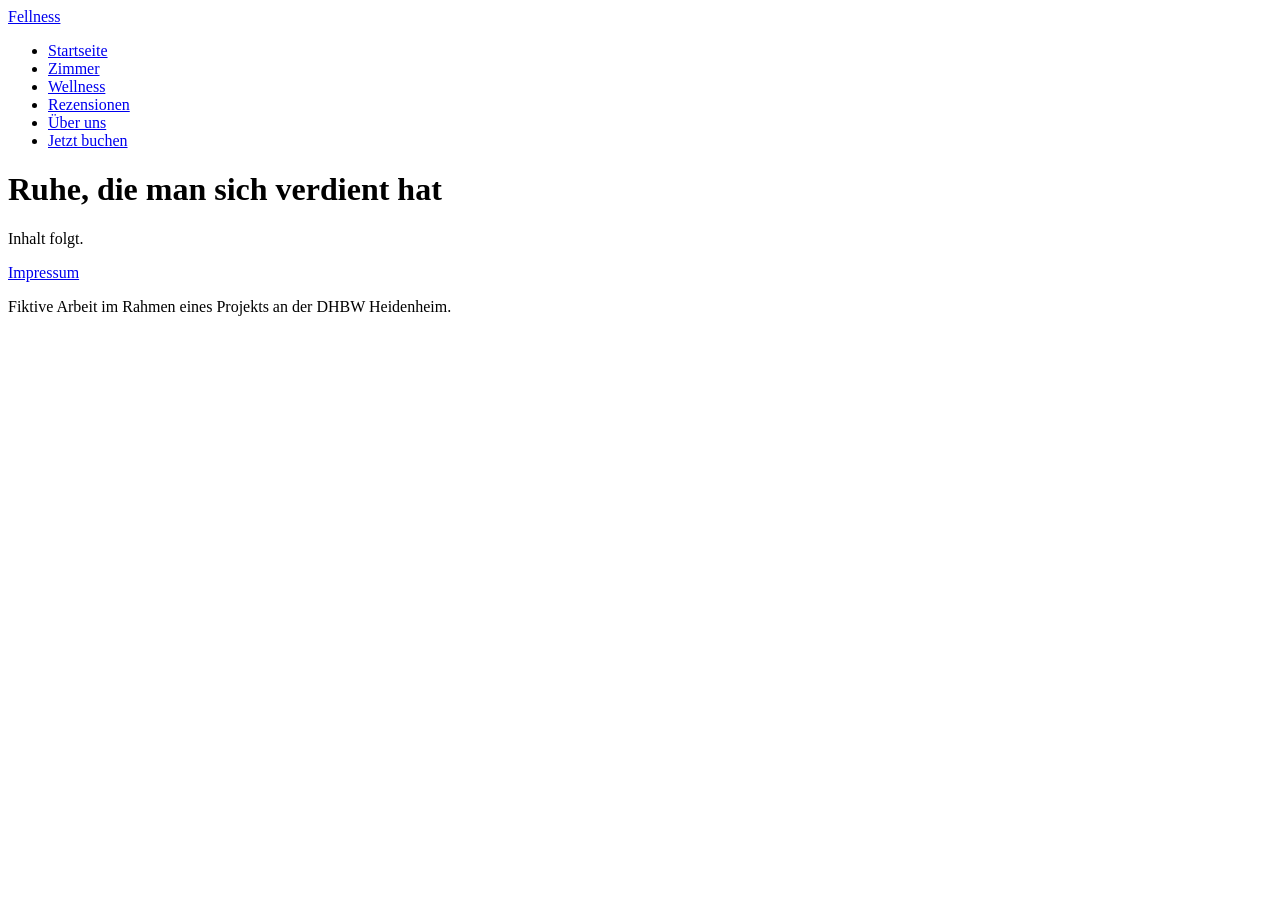
==== index.html @ 5ce26e52 "feat: alle Seiten mit Header und Footer anlegen" ====
<!DOCTYPE html>
<html lang="de">
<head>
  <meta charset="UTF-8">
  <meta name="viewport" content="width=device-width, initial-scale=1">
  <title>Fellness – Wellness-Hotel</title>
  <link rel="stylesheet" href="css/style.css">
</head>
<body>
  <header>
    <a href="index.html">Fellness</a>
    <nav aria-label="Hauptnavigation">
      <ul>
        <li><a href="index.html" aria-current="page">Startseite</a></li>
        <li><a href="zimmer.html">Zimmer</a></li>
        <li><a href="wellness.html">Wellness</a></li>
        <li><a href="rezensionen.html">Rezensionen</a></li>
        <li><a href="ueber-uns.html">Über uns</a></li>
        <li><a href="buchung.html">Jetzt buchen</a></li>
      </ul>
    </nav>
  </header>

  <main>
    <h1>Ruhe, die man sich verdient hat</h1>
    <p>Inhalt folgt.</p>
  </main>

  <footer>
    <p><a href="impressum.html">Impressum</a></p>
    <p>Fiktive Arbeit im Rahmen eines Projekts an der DHBW Heidenheim.</p>
  </footer>
</body>
</html>
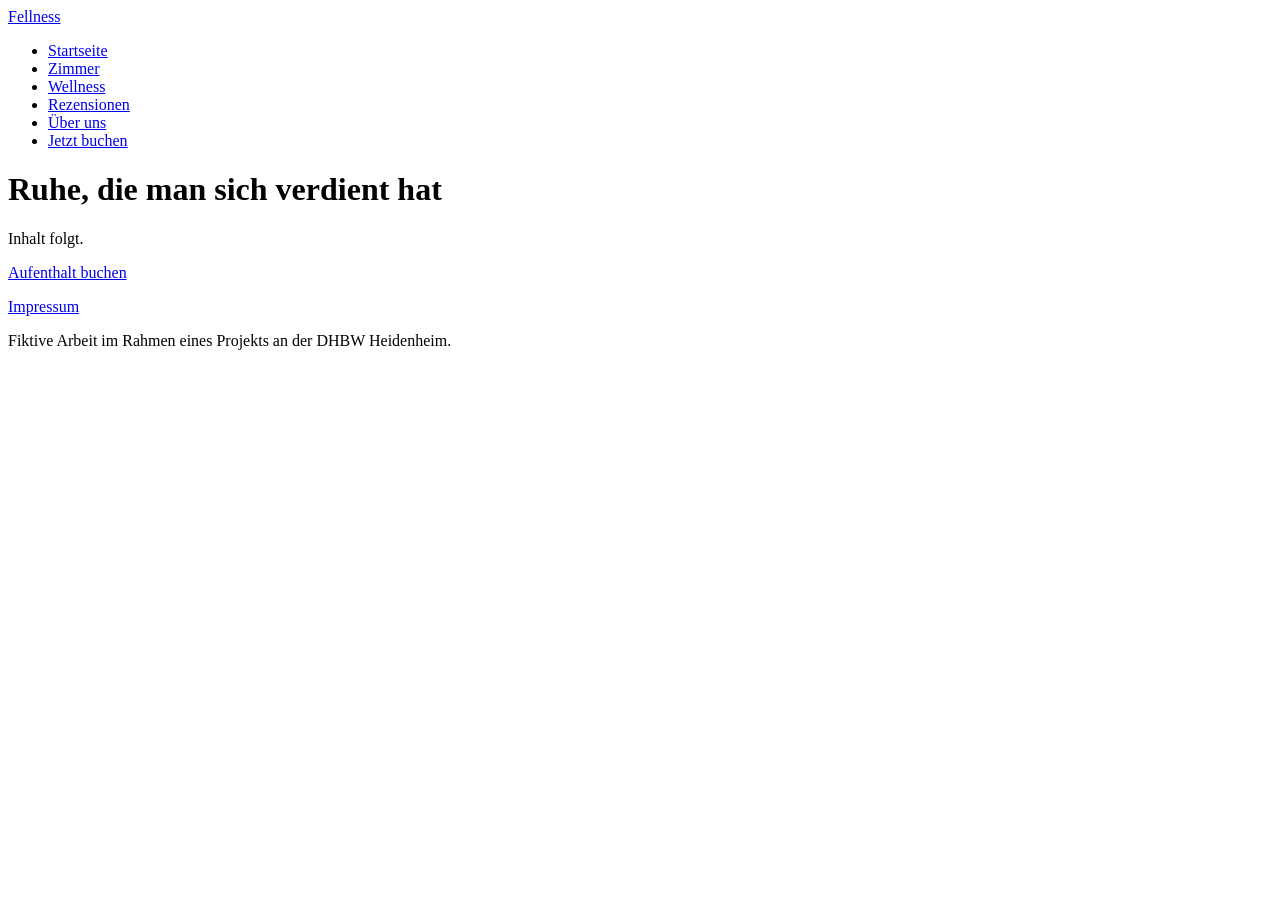
==== commit 2c27b5c1: "fix: vollständige Seiten mit eigenem Titel und h1 - Seiten waren Kopien der index.html bzw. unvollst" ====
--- a/index.html
+++ b/index.html
@@ -24,6 +24,7 @@
   <main>
     <h1>Ruhe, die man sich verdient hat</h1>
     <p>Inhalt folgt.</p>
+    <p><a href="buchung.html">Aufenthalt buchen</a></p>
   </main>
 
   <footer>
@@ -31,4 +32,4 @@
     <p>Fiktive Arbeit im Rahmen eines Projekts an der DHBW Heidenheim.</p>
   </footer>
 </body>
-</html>+</html>
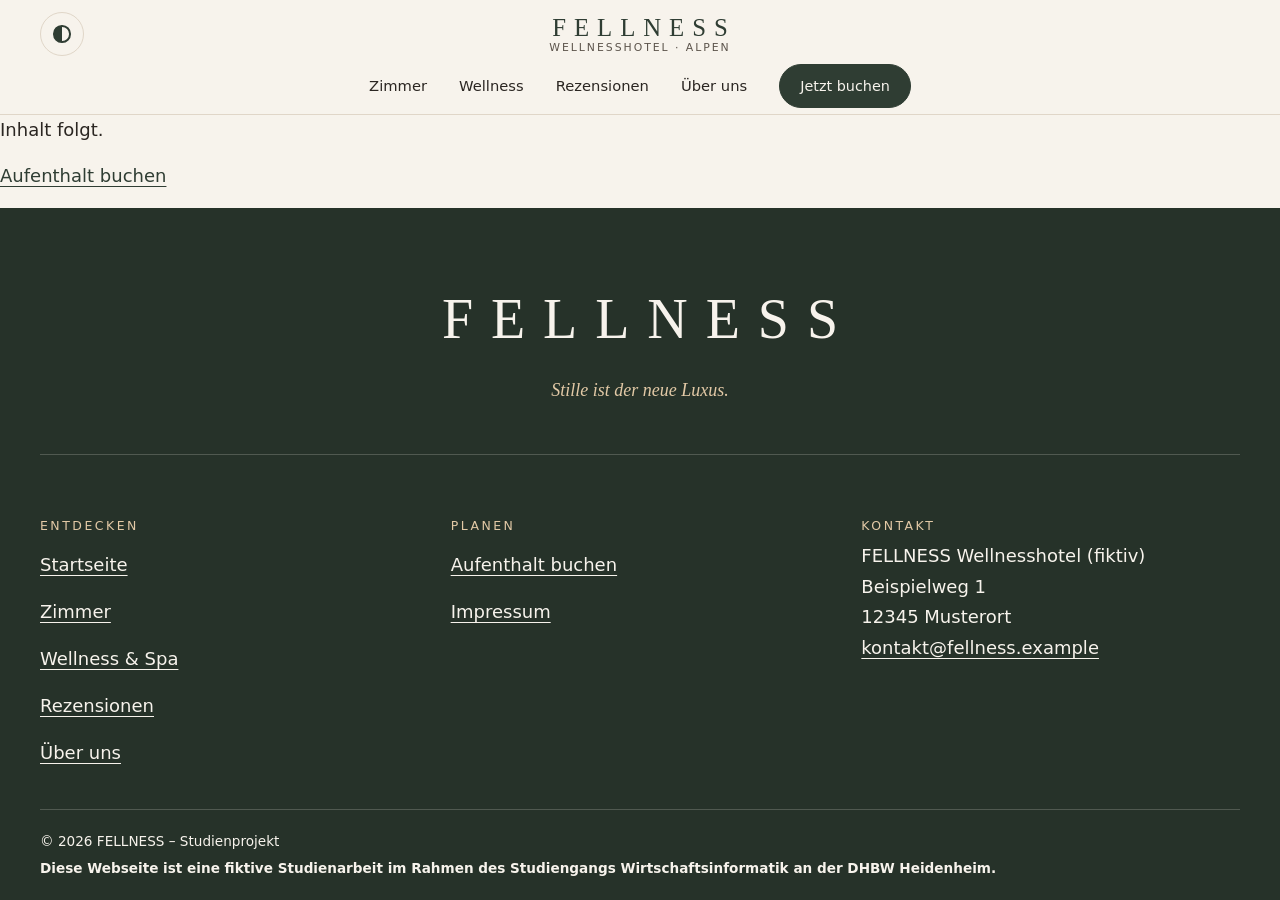
==== commit fe670d75: "feat: Header Footer und CSS auf der Startseite" ====
--- a/index.html
+++ b/index.html
@@ -8,28 +8,80 @@
 </head>
 <body>
   <header>
-    <a href="index.html">Fellness</a>
-    <nav aria-label="Hauptnavigation">
-      <ul>
-        <li><a href="index.html" aria-current="page">Startseite</a></li>
-        <li><a href="zimmer.html">Zimmer</a></li>
-        <li><a href="wellness.html">Wellness</a></li>
-        <li><a href="rezensionen.html">Rezensionen</a></li>
-        <li><a href="ueber-uns.html">Über uns</a></li>
-        <li><a href="buchung.html">Jetzt buchen</a></li>
-      </ul>
-    </nav>
+<!-- Dark Mode ohne JavaScript: Checkbox steht VOR .site-wrapper -->
+  <input type="checkbox" id="darkmode-toggle" class="visually-hidden">
+  <div class="site-wrapper">
+    <a class="skip-link" href="#main">Zum Inhalt springen</a>
+
+    <header class="site-header">
+      <div class="container header-inner">
+        <label class="darkmode-label" for="darkmode-toggle"><span class="visually-hidden">Dunkles Design ein- oder ausschalten</span></label>
+        <a class="brand" href="index.html">
+          <span class="brand-name">FELLNESS</span>
+          <span class="brand-place">Wellnesshotel · Alpen</span>
+        </a>
+        <!-- Mobiles Menü: Checkbox + Label -->
+        <input type="checkbox" id="nav-toggle" class="nav-toggle visually-hidden">
+        <label class="nav-burger" for="nav-toggle">Menü</label>
+        <nav class="site-nav" aria-label="Hauptnavigation">
+          <ul>
+            <li><a href="zimmer.html">Zimmer</a></li>
+            <li><a href="wellness.html">Wellness</a></li>
+            <li><a href="rezensionen.html">Rezensionen</a></li>
+            <li><a href="ueber-uns.html">Über uns</a></li>
+            <li><a class="btn" href="buchung.html">Jetzt buchen</a></li>
+          </ul>
+        </nav>
+      </div>
   </header>
 
-  <main>
-    <h1>Ruhe, die man sich verdient hat</h1>
+  <main id="main">
     <p>Inhalt folgt.</p>
     <p><a href="buchung.html">Aufenthalt buchen</a></p>
   </main>
 
   <footer>
-    <p><a href="impressum.html">Impressum</a></p>
-    <p>Fiktive Arbeit im Rahmen eines Projekts an der DHBW Heidenheim.</p>
+      <footer class="site-footer">
+      <div class="container">
+        <div class="footer-head">
+          <p class="footer-brand">FELLNESS</p>
+          <p class="footer-claim">Stille ist der neue Luxus.</p>
+        </div>
+        <div class="footer-grid">
+          <nav aria-labelledby="footer-entdecken">
+            <h2 class="footer-title" id="footer-entdecken">Entdecken</h2>
+            <ul>
+              <li><a href="index.html">Startseite</a></li>
+              <li><a href="zimmer.html">Zimmer</a></li>
+              <li><a href="wellness.html">Wellness &amp; Spa</a></li>
+              <li><a href="rezensionen.html">Rezensionen</a></li>
+              <li><a href="ueber-uns.html">Über uns</a></li>
+            </ul>
+          </nav>
+          <nav aria-labelledby="footer-planen">
+            <h2 class="footer-title" id="footer-planen">Planen</h2>
+            <ul>
+              <li><a href="buchung.html">Aufenthalt buchen</a></li>
+              <li><a href="impressum.html">Impressum</a></li>
+            </ul>
+          </nav>
+          <div>
+            <h2 class="footer-title">Kontakt</h2>
+            <address>
+              FELLNESS Wellnesshotel (fiktiv)<br>
+              Beispielweg 1<br>
+              12345 Musterort<br>
+              <a href="mailto:kontakt@fellness.example">kontakt@fellness.example</a>
+            </address>
+          </div>
+        </div>
+        <div class="footer-bottom">
+          <p>© 2026 FELLNESS – Studienprojekt</p>
+          <p class="dhbw-disclaimer">Diese Webseite ist eine fiktive Studienarbeit im Rahmen des Studiengangs Wirtschaftsinformatik an der DHBW Heidenheim.</p>
+        </div>
+      </div>
+    </footer>
+  </div>
   </footer>
 </body>
 </html>
--- a/css/style.css
+++ b/css/style.css
@@ -0,0 +1,2437 @@
+/* ==========================================================================
+   FELLNESS – Alpenhotel für Digital Detox, Silent Luxury & Wellness
+   Designsystem „Chalet“: Holz, Naturstein, Moos und Kupfer, Rundbögen als Leitmotiv
+   Reines CSS, kein JavaScript · Webseiten-Projekt 2026, DHBW Heidenheim (fiktives Hotel)
+
+   Inhalt
+   1.  Design-Variablen (hell + Dark Mode)
+   2.  Reset und Basis
+   3.  Typografie und kleine Textbausteine
+   4.  Layout-Hilfen (Container, Sektionen, Abschnittsköpfe)
+   5.  Header und Navigation (Logo zentriert)
+   6.  Buttons und Textlinks
+   7.  Rundbogen-Bilder (Leitmotiv)
+   8.  Seiteneinstiege: geteiltes Titelbild und kompakter Einstieg
+   9.  Startseite: Schritte, Konzept, Preiskarte, Bildbühne, Kennzahlen, Zitat
+   10. Karten, Raster, Listen
+   11. Suiten-Zeilen (Daten & Matrix, Teil 1)
+   12. Kapitel im Zickzack (Philosophie)
+   13. Bento-Raster (Wellness, Umgebung)
+   14. Programm-Auswahl und Filter ohne JavaScript
+   15. Editorial-Bänder (Hotel)
+   16. Tabellen, Kennzahlen, SWOT (Daten & Matrix, Teil 2)
+   17. Bewertungen als Pinnwand (Rezensionen)
+   18. FAQ, Hinweise
+   19. Formular
+   20. Textseite (Impressum)
+   21. Abschluss-Band und Footer
+   22. Responsive Anpassungen (Mobile First)
+   23. Animationen (nur ohne „Bewegung reduzieren“)
+   24. Barrierefreiheit und Druck
+   ========================================================================== */
+
+
+/* 1. DESIGN-VARIABLEN ------------------------------------------------------
+   Alle Farben stehen nur hier. Der Dark Mode überschreibt nur diese Variablen.
+   Kontraste (WCAG-Formel berechnet) stehen in der README. */
+:root {
+  /* Grundpalette */
+  --moss: #2f3d33;         /* Moosgrün: Überschriften, Buttons, dunkle Flächen */
+  --moss-deep: #263229;    /* dunkleres Moos für den Footer */
+  --cream: #f7f3ec;        /* Seitenhintergrund */
+  --sand: #ece4d8;         /* getönte Abschnitte */
+  --walnut: #2b2622;       /* Fließtext */
+  --copper: #a8784f;       /* nur Deko: Linien, Rahmen, Muster (3,5 : 1) */
+  --paper: #fffdf9;        /* Karten */
+
+  /* Rollen-Variablen: Diese nutzen die Komponenten */
+  --color-bg: var(--cream);
+  --color-surface: var(--paper);
+  --color-tint: var(--sand);
+  --color-text: var(--walnut);
+  --color-heading: var(--moss);
+  --color-muted: #5c544c;
+  --color-accent: var(--copper);
+  --color-accent-text: #7c5530;          /* Kupfer für kleine Texte, mind. 5,2 : 1 */
+  --color-dark: var(--moss);
+  --color-footer: var(--moss-deep);
+  --color-on-dark: var(--cream);
+  --color-accent-on-dark: #e2c9a6;
+  --color-border: #e0d6c8;
+  --color-focus: var(--moss);
+  --color-focus-on-dark: #e2c9a6;
+  --color-error: #a12f2f;
+  --color-btn-bg: var(--moss);
+  --color-btn-text: var(--cream);
+  --color-btn-hover: #7c5530;
+  --color-table-head: var(--moss);
+  --color-table-head-text: var(--cream);
+  --color-stripe: #f3ede3;
+  --color-input-bg: var(--paper);
+
+  /* Schriften: nur Systemschriften, keine Webfonts */
+  --font-heading: Georgia, "Times New Roman", serif;
+  --font-body: system-ui, "Segoe UI", Roboto, Helvetica, Arial, sans-serif;
+
+  /* Abstände */
+  --space-xs: 0.5rem;
+  --space-s: 1rem;
+  --space-m: 2rem;
+  --space-l: 4rem;
+  --space-xl: clamp(4rem, 8vw, 7rem);
+
+  /* Formen */
+  --radius: 6px;
+  --radius-l: 14px;
+  --radius-pill: 999px;
+  --arch: 999px 999px var(--radius-l) var(--radius-l);   /* Rundbogen oben */
+  --shadow: 0 16px 40px rgba(43, 38, 34, 0.10);
+
+  /* Sonstiges */
+  --tap-size: 2.75rem;                   /* 44 px Mindest-Klickfläche */
+  --transition: 0.25s ease;
+}
+
+/* Dark Mode ohne JavaScript: Die Checkbox #darkmode-toggle steht vor dem .site-wrapper.
+   Ist sie angehakt, setzt der Geschwisterselektor (~) die Variablen neu.
+   Grenze: Die Wahl wird beim Seitenwechsel nicht gespeichert. */
+#darkmode-toggle:checked ~ .site-wrapper {
+  --color-bg: #1a1714;
+  --color-surface: #23201c;
+  --color-tint: #201d19;
+  --color-text: #ece4d8;
+  --color-heading: #f3ece2;
+  --color-muted: #b8ad9f;
+  --color-accent-text: #d9b88f;
+  --color-dark: #11100e;
+  --color-footer: #0d0c0b;
+  --color-on-dark: #f7f3ec;
+  --color-accent-on-dark: #d9b88f;
+  --color-border: #3a342d;
+  --color-focus: #d9b88f;
+  --color-focus-on-dark: #d9b88f;
+  --color-error: #f0a3a3;
+  --color-btn-bg: #d9b88f;
+  --color-btn-text: #1a1714;
+  --color-btn-hover: #f3ece2;
+  --color-table-head: #11100e;
+  --color-table-head-text: #f3ece2;
+  --color-stripe: #201d19;
+  --color-input-bg: #1a1714;
+  --shadow: 0 16px 40px rgba(0, 0, 0, 0.35);
+}
+
+
+/* 2. RESET UND BASIS -------------------------------------------------------- */
+*,
+*::before,
+*::after {
+  box-sizing: border-box;
+}
+
+html {
+  scroll-behavior: smooth;
+  scroll-padding-top: 8rem; /* Sprungziele verschwinden nicht unter dem klebenden Header */
+}
+
+body {
+  margin: 0;
+  font-family: var(--font-body);
+  font-size: clamp(1rem, 0.3vw + 0.95rem, 1.125rem);
+  line-height: 1.7;
+  color: var(--walnut);
+  background: var(--cream);
+}
+
+.site-wrapper {
+  min-height: 100vh;
+  color: var(--color-text);
+  background: var(--color-bg);
+  transition: background-color var(--transition), color var(--transition);
+}
+
+img {
+  display: block;
+  max-width: 100%;
+  height: auto;
+}
+
+figure {
+  margin: 0;
+}
+
+figcaption {
+  margin-top: var(--space-xs);
+  font-size: 0.85rem;
+  color: var(--color-muted);
+}
+
+a {
+  color: var(--color-heading);
+  text-underline-offset: 0.2em;
+}
+
+a:hover {
+  color: var(--color-accent-text);
+}
+
+address {
+  font-style: normal;
+}
+
+/* Sichtbarer Tastaturfokus für alle bedienbaren Elemente */
+:focus-visible {
+  outline: 3px solid var(--color-focus);
+  outline-offset: 3px;
+}
+
+/* Auf dunklen Flächen wäre ein grüner Rahmen unsichtbar, daher Hellkupfer */
+.section--dark :focus-visible,
+.hero-split__text :focus-visible,
+.site-footer :focus-visible,
+.bento__item--dark :focus-visible {
+  outline-color: var(--color-focus-on-dark);
+}
+
+/* Nur für Screenreader sichtbar */
+.visually-hidden {
+  position: absolute;
+  width: 1px;
+  height: 1px;
+  margin: -1px;
+  padding: 0;
+  overflow: hidden;
+  clip: rect(0, 0, 0, 0);
+  white-space: nowrap;
+  border: 0;
+}
+
+/* Skip-Link: erscheint erst beim Tabben */
+.skip-link {
+  position: absolute;
+  left: 1rem;
+  top: -4rem;
+  z-index: 300;
+  padding: 0.75rem 1.25rem;
+  color: var(--cream);
+  background: var(--moss);
+  border-radius: var(--radius);
+}
+
+.skip-link:focus {
+  top: 1rem;
+  color: var(--cream);
+}
+
+
+/* 3. TYPOGRAFIE UND KLEINE TEXTBAUSTEINE ------------------------------------ */
+h1,
+h2,
+h3 {
+  margin: 0 0 var(--space-s);
+  font-family: var(--font-heading);
+  font-weight: 400;
+  color: var(--color-heading);
+  overflow-wrap: break-word; /* lange Wörter brechen auf 320 px um statt überzustehen */
+  hyphens: auto;
+}
+
+h1 {
+  font-size: clamp(2.4rem, 5vw + 1rem, 4.6rem);
+  line-height: 1.05;
+  letter-spacing: -0.015em;
+}
+
+h2 {
+  font-size: clamp(1.8rem, 2.5vw + 1rem, 2.8rem);
+  line-height: 1.15;
+  letter-spacing: -0.01em;
+}
+
+h3 {
+  font-size: clamp(1.25rem, 0.8vw + 1rem, 1.55rem);
+  line-height: 1.3;
+}
+
+p {
+  max-width: 68ch; /* begrenzte Zeilenlänge = bessere Lesbarkeit */
+  margin: 0 0 var(--space-s);
+}
+
+/* Vorzeile: kleine Kupfer-Versalien mit kurzer Linie davor */
+.eyebrow {
+  display: flex;
+  align-items: center;
+  gap: 0.75rem;
+  margin-bottom: var(--space-xs);
+  font-size: 0.78rem;
+  letter-spacing: 0.22em;
+  text-transform: uppercase;
+  color: var(--color-accent-text);
+}
+
+.eyebrow::before {
+  content: "";
+  flex: none;
+  width: 2rem;
+  height: 1px;
+  background: currentColor;
+}
+
+.text-center .eyebrow {
+  justify-content: center;
+}
+
+/* Kleine Versalienzeile in Karten */
+.kicker {
+  margin-bottom: 0.35rem;
+  font-size: 0.78rem;
+  letter-spacing: 0.18em;
+  text-transform: uppercase;
+  color: var(--color-muted);
+}
+
+.lead {
+  font-size: clamp(1.1rem, 0.6vw + 1rem, 1.35rem);
+  color: var(--color-muted);
+}
+
+/* Großer, kursiver Aussagesatz */
+.statement {
+  font-size: clamp(1.7rem, 2.4vw + 1rem, 2.8rem);
+  font-style: italic;
+  line-height: 1.25;
+}
+
+.note,
+.hint {
+  font-size: 0.88rem;
+  color: var(--color-muted);
+}
+
+.price {
+  font-family: var(--font-heading);
+  font-size: 1.35rem;
+  color: var(--color-heading);
+}
+
+.text-center {
+  text-align: center;
+}
+
+.text-center p {
+  margin-inline: auto;
+}
+
+
+/* 4. LAYOUT-HILFEN ---------------------------------------------------------- */
+.container {
+  width: min(100% - 2.5rem, 75rem);
+  margin-inline: auto;
+}
+
+.container--narrow {
+  width: min(100% - 2.5rem, 48rem);
+}
+
+.section {
+  padding-block: var(--space-xl);
+}
+
+/* Getönter Abschnitt (Sandstein) */
+.section--surface {
+  background: var(--color-tint);
+}
+
+/* „Höhenlinien“ wie auf einer Wanderkarte: konzentrische Ringe, sehr zart */
+.section--pattern {
+  background-image:
+    repeating-radial-gradient(circle at 90% 10%, transparent 0 34px, rgba(168, 120, 79, 0.14) 34px 35px),
+    repeating-radial-gradient(circle at 5% 100%, transparent 0 46px, rgba(168, 120, 79, 0.10) 46px 47px);
+}
+
+.section--dark {
+  color: var(--color-on-dark);
+  background: var(--color-dark);
+}
+
+.section--dark h2,
+.section--dark h3,
+.section--dark a,
+.section--dark .lead {
+  color: var(--color-on-dark);
+}
+
+.section--dark .eyebrow {
+  color: var(--color-accent-on-dark);
+}
+
+.section-head {
+  margin-bottom: var(--space-l);
+}
+
+/* Abschnittskopf: Überschrift links, Einleitung rechts */
+.split-head {
+  display: grid;
+  gap: var(--space-s) var(--space-l);
+  align-items: end;
+  margin-bottom: var(--space-l);
+}
+
+.split-head h2,
+.split-head > p {
+  margin-bottom: 0;
+}
+
+.split-head > p {
+  color: var(--color-muted);
+}
+
+
+/* 5. HEADER UND NAVIGATION -------------------------------------------------- */
+/* Mobil: [Dark Mode] [Logo] [Menü]. Ab 1024 px: Logo oben zentriert, Navigation darunter. */
+.site-header {
+  position: sticky;
+  top: 0;
+  z-index: 200;
+  background: var(--color-bg);
+  border-bottom: 1px solid var(--color-border);
+}
+
+.header-inner {
+  display: grid;
+  grid-template-columns: var(--tap-size) 1fr var(--tap-size);
+  grid-template-areas:
+    "dark brand burger"
+    "nav  nav   nav";
+  align-items: center;
+  gap: 0 var(--space-s);
+  padding-block: 0.6rem;
+}
+
+.brand {
+  grid-area: brand;
+  display: flex;
+  flex-direction: column;
+  align-items: center;
+  line-height: 1.1;
+  text-align: center;
+  text-decoration: none;
+  color: var(--color-heading);
+}
+
+.brand-name {
+  font-family: var(--font-heading);
+  font-size: 1.55rem;
+  letter-spacing: 0.32em;
+  margin-right: -0.32em; /* gleicht die Sperrung des letzten Buchstabens aus */
+}
+
+.brand-place {
+  font-size: 0.68rem;
+  letter-spacing: 0.18em;
+  text-transform: uppercase;
+  color: var(--color-muted);
+}
+
+/* Dark-Mode-Schalter und Menü-Knopf: runde bzw. pillenförmige Labels */
+.darkmode-label,
+.nav-burger {
+  display: inline-flex;
+  align-items: center;
+  justify-content: center;
+  min-width: var(--tap-size);
+  min-height: var(--tap-size);
+  font-size: 0.85rem;
+  color: var(--color-heading);
+  border: 1px solid var(--color-border);
+  border-radius: var(--radius-pill);
+  cursor: pointer;
+}
+
+.darkmode-label {
+  grid-area: dark;
+  justify-self: start; /* nicht auf Spaltenbreite strecken */
+}
+
+.nav-burger {
+  grid-area: burger;
+  padding-inline: 0.9rem;
+  justify-self: end;
+}
+
+.darkmode-label:hover,
+.nav-burger:hover {
+  border-color: var(--color-accent);
+}
+
+/* Halb gefüllter Kreis als Symbol */
+.darkmode-label::before {
+  content: "";
+  width: 1.1rem;
+  height: 1.1rem;
+  border: 2px solid var(--color-heading);
+  border-radius: 50%;
+  background: linear-gradient(90deg, var(--color-heading) 50%, transparent 50%);
+}
+
+#darkmode-toggle:checked ~ .site-wrapper .darkmode-label::before {
+  background: linear-gradient(90deg, transparent 50%, var(--color-heading) 50%);
+}
+
+/* Unsichtbare Checkboxen: das Label bekommt den Fokusrahmen */
+#darkmode-toggle:focus-visible ~ .site-wrapper .darkmode-label,
+.nav-toggle:focus-visible + .nav-burger {
+  outline: 3px solid var(--color-focus);
+  outline-offset: 3px;
+}
+
+/* Mobiles Menü: Ist #nav-toggle angehakt, wird die Navigation sichtbar */
+.site-nav {
+  grid-area: nav;
+  display: none;
+  padding-block: var(--space-s);
+}
+
+.nav-toggle:checked ~ .site-nav {
+  display: block;
+}
+
+.site-nav ul {
+  display: flex;
+  flex-direction: column;
+  gap: 0.25rem;
+  margin: 0;
+  padding: 0;
+  list-style: none;
+}
+
+.site-nav a:not(.btn) {
+  display: block;
+  min-height: var(--tap-size);
+  padding: 0.65rem 0;
+  text-decoration: none;
+  color: var(--color-text);
+  border-bottom: 1px solid var(--color-border);
+}
+
+.site-nav a:not(.btn):hover {
+  color: var(--color-accent-text);
+}
+
+/* Aktuelle Seite: Kupferlinie + fett (nicht nur Farbe) */
+.site-nav a[aria-current="page"]:not(.btn) {
+  font-weight: 600;
+  border-bottom-color: var(--color-accent);
+}
+
+.site-nav .btn {
+  margin-top: var(--space-xs);
+}
+
+
+/* 6. BUTTONS UND TEXTLINKS -------------------------------------------------- */
+.btn {
+  display: inline-flex;
+  align-items: center;
+  justify-content: center;
+  min-height: var(--tap-size);
+  padding: 0.7rem 1.6rem;
+  font-family: var(--font-body);
+  font-size: 0.95rem;
+  line-height: 1.3;
+  text-align: center;
+  text-decoration: none;
+  color: var(--color-btn-text);
+  background: var(--color-btn-bg);
+  border: 1px solid var(--color-btn-bg);
+  border-radius: var(--radius-pill);
+  cursor: pointer;
+  transition: background-color var(--transition), color var(--transition), border-color var(--transition);
+}
+
+.btn:hover {
+  color: var(--color-btn-text);
+  background: var(--color-btn-hover);
+  border-color: var(--color-btn-hover);
+}
+
+.btn--outline {
+  color: var(--color-btn-bg);
+  background: transparent;
+}
+
+.btn--outline:hover {
+  color: var(--color-btn-text);
+}
+
+/* Auf dunklem Grund: hell gefüllt bzw. heller Rahmen */
+.btn--light,
+.section--dark .btn {
+  color: var(--moss);
+  background: var(--cream);
+  border-color: var(--cream);
+}
+
+.btn--light:hover,
+.section--dark .btn:hover {
+  color: var(--moss);
+  background: var(--color-accent-on-dark);
+  border-color: var(--color-accent-on-dark);
+}
+
+.btn--ghost,
+.section--dark .btn--outline {
+  color: var(--cream);
+  background: transparent;
+  border-color: rgba(247, 243, 236, 0.6);
+}
+
+.btn--ghost:hover,
+.section--dark .btn--outline:hover {
+  color: var(--moss);
+  background: var(--cream);
+}
+
+.site-nav .btn[aria-current="page"] {
+  outline: 2px solid var(--color-accent);
+  outline-offset: 2px;
+}
+
+.btn-row {
+  display: flex;
+  flex-wrap: wrap;
+  gap: 0.75rem;
+  margin-top: var(--space-s);
+}
+
+.text-center .btn-row {
+  justify-content: center;
+}
+
+/* Textlink mit Unterstrich und Pfeil als ruhige Alternative zum Button */
+.link-more {
+  display: inline-flex;
+  align-items: center;
+  gap: 0.5rem;
+  padding-block: 0.4rem;
+  font-size: 0.95rem;
+  color: var(--color-heading);
+  text-decoration: none;
+  border-bottom: 1px solid var(--color-accent);
+}
+
+.link-more::after {
+  content: "→";
+  transition: transform var(--transition);
+}
+
+.link-more:hover {
+  color: var(--color-accent-text);
+}
+
+
+/* 7. RUNDBOGEN-BILDER (LEITMOTIV) ------------------------------------------- */
+/* Bilder mit Rundbogen oben erinnern an Alpen-Fenster und Bergprofile.
+   Die Form entsteht nur über border-radius, das Bild selbst bleibt rechteckig. */
+.arch {
+  width: 100%;
+  aspect-ratio: 4 / 5;
+  object-fit: cover;
+  border-radius: var(--arch);
+  background: var(--color-border); /* Fläche, solange das Bild lädt */
+}
+
+/* Fläche statt Foto (Wald-Suite): gleiche Form, Kennzahl in Serifenschrift */
+.arch--visual {
+  display: flex;
+  flex-direction: column;
+  align-items: center;
+  justify-content: center;
+  gap: 0.25rem;
+  font-size: 0.8rem;
+  letter-spacing: 0.18em;
+  text-transform: uppercase;
+  color: var(--color-on-dark);
+  background: var(--color-dark);
+}
+
+.arch__figure {
+  font-family: var(--font-heading);
+  font-size: clamp(2.6rem, 5vw, 4rem);
+  letter-spacing: 0;
+  text-transform: none;
+  color: var(--color-accent-on-dark);
+}
+
+/* Normale Bilder: weiche Ecken */
+.media {
+  width: 100%;
+  aspect-ratio: 3 / 2;
+  object-fit: cover;
+  border-radius: var(--radius-l);
+  background: var(--color-border);
+}
+
+
+/* 8. SEITENEINSTIEGE -------------------------------------------------------- */
+/* Startseite: geteiltes Titelbild. Mobil Text über Bild, ab 1024 px nebeneinander. */
+.hero-split {
+  display: grid;
+  background: var(--color-bg);
+}
+
+.hero-split__text {
+  display: flex;
+  flex-direction: column;
+  justify-content: center;
+  padding: var(--space-l) max(1.25rem, (100vw - 75rem) / 2);
+  color: var(--color-on-dark);
+  background: var(--color-dark);
+}
+
+.hero-split__text h1 {
+  max-width: 12ch;
+  color: var(--color-on-dark);
+}
+
+.hero-split__text .eyebrow {
+  color: var(--color-accent-on-dark);
+}
+
+.hero-split__text .lead {
+  color: var(--color-on-dark);
+}
+
+/* Drei Kennzahlen unter dem Text */
+.hero-split__facts {
+  display: grid;
+  grid-template-columns: repeat(3, 1fr);
+  gap: var(--space-s);
+  max-width: 30rem;
+  margin: var(--space-m) 0 0;
+  padding-top: var(--space-s);
+  border-top: 1px solid rgba(247, 243, 236, 0.25);
+}
+
+.hero-split__facts div {
+  display: flex;
+  flex-direction: column;
+}
+
+.hero-split__facts dt {
+  font-size: 0.8rem;
+  color: var(--color-accent-on-dark);
+}
+
+.hero-split__facts dd {
+  order: -1; /* Zahl optisch über der Beschriftung, im HTML danach */
+  margin: 0;
+  font-family: var(--font-heading);
+  font-size: clamp(1.4rem, 2vw + 0.8rem, 2rem);
+}
+
+.hero-split__media {
+  padding: var(--space-m) 1.25rem;
+}
+
+.arch--hero {
+  aspect-ratio: 4 / 5;
+  object-position: 68% center; /* Gebäude und Pool bleiben im Bild */
+}
+
+/* Unterseiten: kompakter Einstieg auf Sandstein mit Bogen-Abschluss unten */
+.hero {
+  padding-block: var(--space-l);
+  background: var(--color-tint);
+  border-radius: 0 0 50% 50% / 0 0 2.5rem 2.5rem;
+}
+
+.hero h1 {
+  font-size: clamp(2.1rem, 4vw + 1rem, 3.6rem);
+}
+
+.hero-grid {
+  display: grid;
+  gap: var(--space-m);
+  align-items: center;
+}
+
+
+/* 9. STARTSEITE -------------------------------------------------------------- */
+/* Drei Schritte: Nummer im Kreis aus einem CSS-Zähler */
+.steps {
+  display: grid;
+  gap: var(--space-m);
+  margin: 0;
+  padding: 0;
+  list-style: none;
+  counter-reset: schritt;
+}
+
+.step {
+  position: relative;
+  padding: var(--space-m);
+  text-align: center;
+  background: var(--color-surface);
+  border: 1px solid var(--color-border);
+  border-radius: var(--radius-l);
+  counter-increment: schritt;
+}
+
+.step::before {
+  content: counter(schritt);
+  display: grid;
+  place-items: center;
+  width: 3.25rem;
+  height: 3.25rem;
+  margin: 0 auto var(--space-s);
+  font-family: var(--font-heading);
+  font-size: 1.4rem;
+  font-style: italic;
+  color: var(--color-accent-text);
+  border: 1px solid var(--color-accent);
+  border-radius: 50%;
+}
+
+.step p {
+  margin-inline: auto;
+  margin-bottom: 0;
+}
+
+/* Konzept: Text und drei versetzte Bilder */
+.concept {
+  display: grid;
+  gap: var(--space-l);
+  align-items: center;
+}
+
+.photo-trio {
+  display: grid;
+  grid-template-columns: 1.1fr 1fr;
+  grid-template-rows: auto auto;
+  gap: var(--space-s);
+}
+
+.photo-trio img {
+  width: 100%;
+  object-fit: cover;
+  border-radius: var(--radius-l);
+}
+
+.photo-trio__a {
+  grid-row: 1 / 3;
+  height: 100%;
+  border-radius: var(--arch);
+}
+
+.photo-trio__b,
+.photo-trio__c {
+  aspect-ratio: 1 / 1;
+}
+
+/* Preiskarte: Suitenname – gepunktete Linie – Preis */
+.rate-card {
+  display: grid;
+  gap: var(--space-l);
+  align-items: center;
+}
+
+.rate-list {
+  margin: var(--space-m) 0 var(--space-s);
+  padding: 0;
+  list-style: none;
+  border-top: 1px solid var(--color-border);
+}
+
+.rate-list__row {
+  display: flex;
+  align-items: baseline;
+  gap: 0.75rem;
+  min-height: var(--tap-size);
+  padding-block: 1rem;
+  text-decoration: none;
+  color: var(--color-text);
+  border-bottom: 1px solid var(--color-border);
+}
+
+/* Die gepunktete Linie ist ein Pseudoelement, das per order zwischen Name und Preis rückt */
+.rate-list__row::before {
+  content: "";
+  order: 2;
+  flex: 1;
+  min-width: 1rem;
+  border-bottom: 2px dotted var(--color-accent);
+}
+
+.rate-list__name {
+  order: 1;
+  font-family: var(--font-heading);
+  font-size: 1.3rem;
+  color: var(--color-heading);
+}
+
+.rate-list__meta {
+  display: block;
+  font-family: var(--font-body);
+  font-size: 0.85rem;
+  color: var(--color-muted);
+}
+
+.rate-list__price {
+  order: 3;
+  font-family: var(--font-heading);
+  font-size: 1.2rem;
+  white-space: nowrap;
+  color: var(--color-accent-text);
+}
+
+.rate-list__row:hover .rate-list__name {
+  color: var(--color-accent-text);
+}
+
+.rate-card__media {
+  max-width: 26rem;
+  justify-self: center;
+}
+
+/* Bildbühne: großes Bild, Textkarte überlappt es */
+.stage {
+  display: grid;
+}
+
+.stage__img {
+  width: 100%;
+  height: clamp(18rem, 55vw, 40rem);
+  object-fit: cover;
+}
+
+.stage__card {
+  position: relative;
+  max-width: 34rem;
+  margin-top: -4rem;
+  padding: var(--space-m);
+  background: var(--color-surface);
+  border-radius: var(--radius-l);
+  box-shadow: var(--shadow);
+}
+
+.stage__card > :last-child {
+  margin-bottom: 0;
+}
+
+/* Kennzahlen der Umgebung */
+.landmarks {
+  display: grid;
+  grid-template-columns: repeat(auto-fit, minmax(min(100%, 16rem), 1fr));
+  gap: var(--space-m);
+  margin: 0 0 var(--space-m);
+  padding: 0;
+  list-style: none;
+}
+
+.landmark {
+  padding: var(--space-m);
+  background: var(--color-surface);
+  border-radius: var(--radius-l);
+}
+
+.landmark__value {
+  margin-bottom: var(--space-xs);
+  padding-bottom: var(--space-xs);
+  font-family: var(--font-heading);
+  font-size: clamp(2rem, 3vw + 1rem, 2.8rem);
+  line-height: 1.1;
+  color: var(--color-accent-text);
+  border-bottom: 1px solid var(--color-border);
+}
+
+.landmark > :last-child {
+  margin-bottom: 0;
+}
+
+/* Gästestimme */
+.testimonial {
+  text-align: center;
+}
+
+.testimonial .eyebrow {
+  justify-content: center;
+}
+
+.testimonial p {
+  margin-inline: auto;
+}
+
+.testimonial__author {
+  font-weight: 600;
+}
+
+
+/* 10. KARTEN, RASTER, LISTEN ------------------------------------------------ */
+/* auto-fit + minmax: Spaltenzahl passt sich automatisch an die Breite an */
+.card-grid {
+  display: grid;
+  grid-template-columns: repeat(auto-fit, minmax(min(100%, 16rem), 1fr));
+  gap: var(--space-m);
+  margin: 0;
+  padding: 0;
+  list-style: none;
+}
+
+.card-grid--2 {
+  grid-template-columns: 1fr;
+}
+
+.card {
+  display: flex;
+  flex-direction: column;
+  gap: 0.5rem;
+  padding: var(--space-m);
+  background: var(--color-surface);
+  border: 1px solid var(--color-border);
+  border-radius: var(--radius-l);
+}
+
+.card > :last-child {
+  margin-bottom: 0;
+}
+
+/* Liste mit Häkchen aus CSS-Rahmen (kein Icon-Font) */
+.check-list {
+  margin: 0 0 var(--space-s);
+  padding: 0;
+  list-style: none;
+}
+
+.check-list li {
+  position: relative;
+  margin-bottom: 0.4rem;
+  padding-left: 1.6rem;
+}
+
+.check-list li::before {
+  content: "";
+  position: absolute;
+  left: 0.25rem;
+  top: 0.35em;
+  width: 0.45rem;
+  height: 0.85rem;
+  border: solid var(--color-accent-text);
+  border-width: 0 2px 2px 0;
+  transform: rotate(45deg);
+}
+
+
+/* 11. SUITEN-ZEILEN ----------------------------------------------------------- */
+/* Jede Suite als große Zeile: Bogenbild + Text. Ab Tablet wechselt die Seite. */
+.suite-rows {
+  display: grid;
+  gap: var(--space-xl);
+}
+
+.suite-row {
+  display: grid;
+  gap: var(--space-m);
+  align-items: center;
+}
+
+.suite-row .arch {
+  aspect-ratio: 1 / 1;
+}
+
+.suite-row__media {
+  max-width: 30rem;
+}
+
+.suite-row__body > :last-child {
+  margin-bottom: 0;
+}
+
+
+/* 11b. SUITEN-KARTEN UND KATEGORIE-FILTER (Highlight 1, nur CSS) ------------- */
+/* Prinzip: Radio-Buttons (#f-alle, #f-wald, #f-panorama) liegen VOR dem Kartenraster
+   im selben Container .suite-filter. :has() prüft, welcher Radio-Button gewählt ist,
+   und blendet alle Karten mit anderer data-kategorie aus.
+   Grenze: Ältere Browser ohne :has() zeigen einfach alle Suiten (nichts geht verloren). */
+.suite-filter .programs {
+  margin-bottom: var(--space-m);
+}
+
+.suite-grid {
+  display: grid;
+  grid-template-columns: 1fr;
+  gap: var(--space-m);
+  margin: 0;
+  padding: 0;
+}
+
+.suite-card {
+  display: flex;
+  flex-direction: column;
+  overflow: hidden;
+  background: var(--color-surface);
+  border: 1px solid var(--color-border);
+  border-radius: var(--radius-l);
+}
+
+.suite-card__media {
+  aspect-ratio: 3 / 2;
+  overflow: hidden;
+  background: var(--color-tint);
+}
+
+.suite-card__media img {
+  width: 100%;
+  height: 100%;
+  object-fit: cover;
+}
+
+.suite-card__body {
+  display: flex;
+  flex: 1;
+  flex-direction: column;
+  gap: 0.5rem;
+  padding: var(--space-m);
+}
+
+.suite-card__body > :last-child {
+  margin-bottom: 0;
+}
+
+/* Preis und Button rutschen an den Kartenboden: alle Karten wirken gleich hoch */
+.suite-card .price {
+  margin-top: auto;
+}
+
+.suite-filter:has(#f-wald:checked) .suite-card:not([data-kategorie="wald"]),
+.suite-filter:has(#f-panorama:checked) .suite-card:not([data-kategorie="panorama"]) {
+  display: none;
+}
+
+
+/* 12. KAPITEL IM ZICKZACK (Philosophie) ------------------------------------- */
+/* Große, kursive Kapitelnummer aus einem CSS-Zähler, wechselnde Seiten ab Tablet */
+.chapters {
+  display: grid;
+  gap: var(--space-l);
+  counter-reset: kapitel;
+}
+
+.chapter {
+  display: grid;
+  gap: var(--space-s);
+  padding-top: var(--space-m);
+  border-top: 1px solid var(--color-border);
+  counter-increment: kapitel;
+}
+
+.chapter::before {
+  content: counter(kapitel, decimal-leading-zero);
+  font-family: var(--font-heading);
+  font-size: clamp(3rem, 6vw, 5.5rem);
+  font-style: italic;
+  line-height: 1;
+  color: var(--color-accent-text);
+}
+
+
+/* 13. BENTO-RASTER (Wellness, Umgebung) ------------------------------------- */
+/* Mobil eine Spalte, Tablet zwei, Desktop 12 Spalten mit wechselnden Spannweiten.
+   Kacheln wechseln zwischen Papier, Sandstein und Moos. */
+.bento {
+  display: grid;
+  gap: var(--space-s);
+}
+
+.bento__item {
+  display: flex;
+  flex-direction: column;
+  gap: var(--space-xs);
+  padding: var(--space-m);
+  background: var(--color-surface);
+  border-radius: var(--radius-l);
+}
+
+.bento__item > :last-child {
+  margin-bottom: 0;
+}
+
+.bento__item .media {
+  margin-bottom: var(--space-xs);
+}
+
+.bento__item--accent {
+  background: var(--color-tint);
+  border: 1px solid var(--color-accent);
+}
+
+.bento__item--dark {
+  color: var(--color-on-dark);
+  background: var(--color-dark);
+}
+
+.bento__item--dark h2,
+.bento__item--dark h3,
+.bento__item--dark a {
+  color: var(--color-on-dark);
+}
+
+/* Öffnungszeiten als Definitionsliste */
+.schedule {
+  display: grid;
+  grid-template-columns: max-content 1fr;
+  gap: 0.35rem 1.25rem;
+  margin: 0 0 var(--space-s);
+}
+
+.schedule dt {
+  font-weight: 600;
+  color: var(--color-heading);
+  font-variant-numeric: tabular-nums;
+}
+
+.schedule dd {
+  margin: 0;
+}
+
+
+/* 14. PROGRAMM-AUSWAHL UND FILTER OHNE JAVASCRIPT --------------------------- */
+/* Prinzip: unsichtbare Radio-Buttons + sichtbare Labels (Pillen).
+   „#p-detox:checked ~ #panel-detox“ zeigt das passende Panel.
+   Bedienung: Tab springt in die Gruppe, Pfeiltasten wechseln. */
+.programs {
+  display: flex;
+  flex-wrap: wrap;
+  gap: 0.5rem;
+}
+
+.programs__label {
+  display: inline-flex;
+  align-items: center;
+  min-height: var(--tap-size);
+  padding: 0.5rem 1.25rem;
+  font-size: 0.95rem;
+  color: var(--color-heading);
+  background: var(--color-surface);
+  border: 1px solid var(--color-border);
+  border-radius: var(--radius-pill);
+  cursor: pointer;
+}
+
+.programs__label:hover {
+  border-color: var(--color-accent);
+}
+
+/* Gewählt: Farbe UND Unterstreichung (nicht nur Farbe) */
+.programs__input:checked + .programs__label {
+  color: var(--color-btn-text);
+  background: var(--color-btn-bg);
+  border-color: var(--color-btn-bg);
+  text-decoration: underline;
+  text-underline-offset: 0.3em;
+}
+
+.programs__input:focus-visible + .programs__label {
+  outline: 3px solid var(--color-focus);
+  outline-offset: 3px;
+}
+
+.programs__panel {
+  display: none;
+  flex-basis: 100%;
+  margin-top: var(--space-s);
+  padding: var(--space-m);
+  background: var(--color-surface);
+  border-radius: var(--radius-l);
+}
+
+.programs__panel > :last-child {
+  margin-bottom: 0;
+}
+
+#p-detox:checked ~ #panel-detox,
+#p-silent:checked ~ #panel-silent,
+#p-wellness:checked ~ #panel-wellness {
+  display: block;
+}
+
+
+/* 15. EDITORIAL-BÄNDER (Hotel) ---------------------------------------------- */
+/* Mobil: Bild über Text. Ab 1024 px: Bild über 8 von 12 Spalten, Textkarte überlappt. */
+.band {
+  display: grid;
+  gap: var(--space-m);
+  align-items: center;
+}
+
+.band__media .media {
+  border-radius: 12rem 12rem var(--radius-l) var(--radius-l); /* flacher Bogen für Querformate */
+}
+
+.band__text {
+  position: relative;
+  z-index: 1;
+}
+
+.band__text > :last-child {
+  margin-bottom: 0;
+}
+
+
+/* 16. TABELLEN, KENNZAHLEN, SWOT -------------------------------------------- */
+/* Scroll-Container: Auf schmalen Bildschirmen scrollt nur die Tabelle.
+   tabindex="0" im HTML macht ihn per Tastatur scrollbar. */
+.table-scroll {
+  overflow-x: auto;
+  margin-bottom: var(--space-s);
+  background: var(--color-surface);
+  border: 1px solid var(--color-border);
+  border-radius: var(--radius-l);
+}
+
+.data-table {
+  width: 100%;
+  min-width: 40rem;
+  border-collapse: collapse;
+  font-size: 0.95rem;
+}
+
+.data-table--small {
+  min-width: 22rem;
+}
+
+.data-table caption {
+  padding: var(--space-s);
+  font-family: var(--font-heading);
+  font-size: 1.15rem;
+  text-align: left;
+  color: var(--color-heading);
+}
+
+.data-table th,
+.data-table td {
+  padding: 0.75rem 1rem;
+  text-align: left;
+  vertical-align: top;
+  border-top: 1px solid var(--color-border);
+}
+
+.data-table thead th {
+  font-weight: 400;
+  color: var(--color-table-head-text);
+  background: var(--color-table-head);
+}
+
+.data-table tbody th {
+  font-weight: 600;
+  color: var(--color-heading);
+}
+
+.data-table tbody tr:nth-child(even) {
+  background: var(--color-stripe);
+}
+
+.data-table tfoot th,
+.data-table tfoot td {
+  font-weight: 700;
+  border-top: 2px solid var(--color-heading);
+}
+
+/* Zahlen rechtsbündig mit gleich breiten Ziffern */
+.data-table .num {
+  text-align: right;
+  white-space: nowrap;
+  font-variant-numeric: tabular-nums;
+}
+
+.table-pair {
+  display: grid;
+  gap: var(--space-m);
+}
+
+/* Kennzahlenleiste: Zahl optisch über der Beschriftung (order) */
+.kpi-list {
+  display: grid;
+  grid-template-columns: repeat(auto-fit, minmax(min(100%, 9rem), 1fr));
+  gap: var(--space-s);
+  margin: var(--space-m) 0 0;
+}
+
+.kpi-list div {
+  display: flex;
+  flex-direction: column;
+  padding: var(--space-s);
+  text-align: center;
+  background: var(--color-surface);
+  border-radius: var(--radius-l);
+}
+
+.kpi-list dt {
+  font-size: 0.85rem;
+  color: var(--color-muted);
+}
+
+.kpi-list dd {
+  order: -1;
+  margin: 0;
+  font-family: var(--font-heading);
+  font-size: 1.7rem;
+  color: var(--color-heading);
+}
+
+/* Inhaltsverzeichnis in zwei Spalten */
+.toc {
+  margin: var(--space-s) 0 0;
+  padding-left: 1.25rem;
+  columns: 2 14rem;
+}
+
+.toc li {
+  padding-block: 0.2rem;
+}
+
+.swot {
+  display: grid;
+  gap: var(--space-s);
+}
+
+
+/* 16b. SPLIT-SCREEN (Layout C: Business Case und Philosophie) ---------------- */
+/* Editorial-Aufbau: links eine dunkle Spalte mit Kennzahlen (bleibt beim Scrollen
+   stehen), rechts nummerierte Argumente. Mobil stehen beide Spalten untereinander. */
+.split-screen {
+  display: grid;
+  gap: var(--space-m);
+}
+
+/* Grid-Kinder dürfen schmaler werden als ihr längstes Wort (sonst Überlauf bei 320 px) */
+.split-screen > * {
+  min-width: 0;
+}
+
+.split-screen__aside {
+  padding: var(--space-m);
+  color: var(--color-on-dark);
+  background: var(--color-dark);
+  border: 1px solid var(--color-border);
+  border-radius: var(--radius-l);
+}
+
+.split-screen__aside h2,
+.split-screen__aside h3 {
+  color: var(--color-on-dark);
+  hyphens: manual;   /* „Detox“ soll nicht mitten im Wort getrennt werden */
+}
+
+.split-screen__aside .eyebrow {
+  color: var(--color-accent-on-dark);
+  overflow-wrap: anywhere;
+}
+
+/* Zitat in der Persona-Karte: kleiner als das große Statement auf der Startseite */
+.card .statement {
+  margin-top: auto;
+  font-size: 1.35rem;
+}
+
+.split-screen__aside > :last-child {
+  margin-bottom: 0;
+}
+
+/* Kennzahlen-Stapel: große Zahl über der Beschriftung (order, wie bei .kpi-list) */
+.stat-stack {
+  margin: var(--space-m) 0 0;
+}
+
+.stat-stack div {
+  display: flex;
+  flex-direction: column;
+  padding-block: var(--space-s);
+  border-top: 1px solid var(--color-accent-on-dark);
+}
+
+.stat-stack dd {
+  order: -1;
+  margin: 0;
+  font-family: var(--font-heading);
+  font-size: 2rem;
+  line-height: 1.1;
+  color: var(--color-on-dark);
+}
+
+.stat-stack dt {
+  font-size: 0.95rem;
+  color: var(--color-on-dark);
+}
+
+/* Nummerierte Argumente: Nummer kommt aus einem CSS-Zähler, nicht aus dem HTML */
+.arguments {
+  margin: 0;
+  padding: 0;
+  list-style: none;
+  counter-reset: argument;
+}
+
+.argument {
+  display: grid;
+  grid-template-columns: 3rem 1fr;
+  gap: 0 var(--space-s);
+  padding-block: var(--space-s);
+  border-top: 1px solid var(--color-border);
+  counter-increment: argument;
+}
+
+.argument::before {
+  content: counter(argument, decimal-leading-zero);
+  grid-row: 1 / span 2;
+  font-family: var(--font-heading);
+  font-size: 1.5rem;
+  color: var(--color-accent-text);
+}
+
+.argument h3 {
+  margin-bottom: 0.25rem;
+  font-size: 1.35rem;
+}
+
+.argument p {
+  grid-column: 2;
+  margin-bottom: 0;
+}
+
+/* Balkenvergleich (Provision): reine CSS-Breite, die Zahl steht zusätzlich als Text */
+.share-bar {
+  margin: 0 0 var(--space-s);
+}
+
+.share-bar__label {
+  display: flex;
+  justify-content: space-between;
+  gap: var(--space-s);
+  margin-bottom: 0.25rem;
+  font-size: 0.95rem;
+}
+
+.share-bar__track {
+  height: 0.9rem;
+  overflow: hidden;
+  background: var(--color-tint);
+  border: 1px solid var(--color-heading);
+  border-radius: var(--radius-pill);
+}
+
+.share-bar__fill {
+  display: block;
+  height: 100%;
+  background: var(--color-heading);
+}
+
+.share-bar__fill--25 { width: 25%; }
+.share-bar__fill--60 { width: 60%; }
+
+
+/* 17. BEWERTUNGEN ALS PINNWAND (Rezensionen) -------------------------------- */
+.score {
+  padding: var(--space-m);
+  text-align: center;
+  background: var(--color-surface);
+  border-radius: var(--radius-l);
+}
+
+.score p {
+  margin-inline: auto;
+}
+
+.score__label {
+  margin-bottom: var(--space-xs);
+  font-size: 0.85rem;
+  color: var(--color-muted);
+}
+
+.score__value {
+  margin-bottom: 0;
+  font-family: var(--font-heading);
+  font-size: clamp(3rem, 6vw, 4.5rem);
+  line-height: 1;
+  color: var(--color-heading);
+}
+
+.score__value span {
+  font-size: 1.1rem;
+  color: var(--color-muted);
+}
+
+/* Sterne sind dekorativ (aria-hidden), der Wert steht als Text daneben */
+.rating {
+  margin-bottom: var(--space-xs);
+  letter-spacing: 0.15em;
+  color: var(--color-accent-text);
+}
+
+/* CSS-Spalten: Karten unterschiedlicher Höhe füllen die Spalten wie eine Pinnwand */
+.review-grid {
+  columns: 3 19rem;
+  column-gap: var(--space-m);
+  margin: var(--space-m) 0 0;
+  padding: 0;
+  list-style: none;
+}
+
+.review {
+  break-inside: avoid; /* Karte nie auf zwei Spalten verteilen */
+  margin-bottom: var(--space-m);
+}
+
+.review article {
+  padding: var(--space-m);
+  background: var(--color-surface);
+  border-radius: var(--radius-l);
+}
+
+.review h3 {
+  font-size: 1.25rem;
+}
+
+.review blockquote {
+  margin: 0 0 var(--space-s);
+}
+
+.review__meta {
+  margin-bottom: 0.25rem;
+  font-size: 0.75rem;
+  letter-spacing: 0.2em;
+  text-transform: uppercase;
+  color: var(--color-muted);
+}
+
+.review__author {
+  margin-bottom: 0;
+  font-weight: 600;
+}
+
+.review__author span {
+  font-size: 0.85rem;
+  font-weight: 400;
+  color: var(--color-muted);
+}
+
+.review__reply {
+  margin-top: var(--space-s);
+  padding: var(--space-s);
+  font-size: 0.9rem;
+  background: var(--color-tint);
+  border-radius: var(--radius);
+}
+
+.review__reply p {
+  margin: 0;
+}
+
+.review__reply .review__reply-title {
+  margin-bottom: 0.25rem;
+  font-weight: 600;
+}
+
+/* Filter: Ist eine Kategorie gewählt, werden alle anderen Karten ausgeblendet.
+   :has() prüft, ob im Container .reviews ein bestimmter Radio-Button ausgewählt ist. */
+.reviews:has(#f-paare:checked) .review:not([data-kategorie="paare"]),
+.reviews:has(#f-business:checked) .review:not([data-kategorie="business"]),
+.reviews:has(#f-familie:checked) .review:not([data-kategorie="familie"]),
+.reviews:has(#f-retreat:checked) .review:not([data-kategorie="retreat"]) {
+  display: none;
+}
+
+
+/* 18. FAQ UND HINWEISE ------------------------------------------------------ */
+.faq details {
+  margin-bottom: 0.75rem;
+  background: var(--color-surface);
+  border-radius: var(--radius-l);
+}
+
+.faq summary {
+  position: relative;
+  min-height: var(--tap-size);
+  padding: 1rem 3.5rem 1rem 1.25rem;
+  font-weight: 600;
+  color: var(--color-heading);
+  cursor: pointer;
+  list-style: none;
+}
+
+.faq summary::-webkit-details-marker {
+  display: none;
+}
+
+/* Plus im Kreis, dreht sich beim Öffnen zum Kreuz */
+.faq summary::after {
+  content: "+";
+  position: absolute;
+  right: 1rem;
+  top: 50%;
+  display: grid;
+  place-items: center;
+  width: 1.75rem;
+  height: 1.75rem;
+  font-size: 1.2rem;
+  line-height: 1;
+  border: 1px solid var(--color-accent);
+  border-radius: 50%;
+  transform: translateY(-50%);
+  transition: transform var(--transition);
+}
+
+.faq details[open] summary::after {
+  transform: translateY(-50%) rotate(45deg);
+}
+
+.faq details p {
+  margin: 0;
+  padding: 0 1.25rem 1rem;
+}
+
+/* Transparenzhinweis (fiktiv / Demo) */
+.notice {
+  max-width: none;
+  padding: var(--space-s) 1.25rem;
+  font-size: 0.95rem;
+  color: var(--color-text);
+  background: var(--color-surface);
+  border: 1px solid var(--color-accent);
+  border-radius: var(--radius-l);
+}
+
+.hero-grid + .container .notice {
+  margin-top: var(--space-m);
+}
+
+
+/* 19. FORMULAR -------------------------------------------------------------- */
+.form-layout {
+  display: grid;
+  gap: var(--space-m);
+}
+
+.form > fieldset {
+  min-width: 0;
+  margin: 0 0 var(--space-m);
+  padding: var(--space-m);
+  background: var(--color-surface);
+  border: 1px solid var(--color-border);
+  border-radius: var(--radius-l);
+}
+
+.form legend {
+  padding: 0 0.5rem;
+  font-family: var(--font-heading);
+  font-size: 1.4rem;
+  color: var(--color-heading);
+}
+
+.form-grid {
+  display: grid;
+  gap: 0 var(--space-s);
+}
+
+.field {
+  display: flex;
+  flex-direction: column;
+  gap: 0.35rem;
+  margin-bottom: var(--space-s);
+}
+
+.field label {
+  font-size: 0.95rem;
+  font-weight: 600;
+}
+
+.field input,
+.field select,
+.field textarea {
+  width: 100%;
+  min-height: var(--tap-size);
+  padding: 0.65rem 0.85rem;
+  font: inherit;
+  color: var(--color-text);
+  background: var(--color-input-bg);
+  border: 1px solid var(--color-muted);
+  border-radius: var(--radius);
+}
+
+.field input:hover,
+.field select:hover,
+.field textarea:hover {
+  border-color: var(--color-accent-text);
+}
+
+.required-mark {
+  color: var(--color-error);
+}
+
+/* Fehleranzeige rein per CSS: :user-invalid greift erst nach einer Eingabe.
+   Fehler werden als Text UND mit dickem Rahmen gezeigt (nicht nur über Farbe). */
+.field-error {
+  display: none;
+  font-size: 0.85rem;
+  font-weight: 600;
+  color: var(--color-error);
+}
+
+.field-error::before {
+  content: "Fehler: ";
+}
+
+.field input:user-invalid,
+.field select:user-invalid,
+.field textarea:user-invalid {
+  border: 2px solid var(--color-error);
+}
+
+.field input:user-invalid ~ .field-error,
+.field select:user-invalid ~ .field-error,
+.field textarea:user-invalid ~ .field-error {
+  display: block;
+}
+
+/* Radio-Buttons und Checkboxen als gut klickbare Zeilen */
+.choice-group {
+  min-width: 0;
+  margin: 0 0 var(--space-s);
+  padding: 0;
+  border: 0;
+}
+
+.form .choice-group legend {
+  margin-bottom: 0.35rem;
+  padding: 0;
+  font-family: var(--font-body);
+  font-size: 0.95rem;
+  font-weight: 600;
+  color: var(--color-text);
+}
+
+.choice {
+  display: flex;
+  align-items: flex-start;
+  gap: 0.6rem;
+  min-height: var(--tap-size);
+  padding: 0.35rem 0;
+}
+
+.choice input {
+  flex: none;
+  width: 1.4rem;
+  height: 1.4rem;
+  margin-top: 0.2rem;
+  accent-color: var(--moss);
+}
+
+#darkmode-toggle:checked ~ .site-wrapper .choice input {
+  accent-color: #d9b88f;
+}
+
+.form-actions {
+  display: flex;
+  flex-wrap: wrap;
+  gap: 0.75rem;
+}
+
+/* Bestätigung ohne JavaScript: nur sichtbar, wenn die Adresse auf #anfrage-demo endet */
+.demo-result {
+  display: none;
+  margin-bottom: var(--space-m);
+}
+
+.demo-result:target {
+  display: block;
+}
+
+.side-box {
+  margin-bottom: var(--space-s);
+  padding: var(--space-m);
+  background: var(--color-surface);
+  border-radius: var(--radius-l);
+}
+
+.side-box > :last-child {
+  margin-bottom: 0;
+}
+
+.side-box h2 {
+  font-size: clamp(1.25rem, 1vw + 1rem, 1.6rem);
+}
+
+
+/* 20. TEXTSEITE (Impressum) ------------------------------------------------- */
+.doc {
+  display: grid;
+  gap: var(--space-m);
+}
+
+.doc-nav {
+  padding: var(--space-m);
+  background: var(--color-surface);
+  border-radius: var(--radius-l);
+}
+
+.doc-nav ol {
+  margin: 0;
+  padding-left: 1.25rem;
+}
+
+.doc-nav li {
+  padding-block: 0.25rem;
+}
+
+.doc-section {
+  padding-bottom: var(--space-m);
+  border-bottom: 1px solid var(--color-border);
+}
+
+.doc-section:last-child {
+  border-bottom: 0;
+}
+
+.doc-section h2 {
+  font-size: clamp(1.4rem, 1.5vw + 1rem, 2rem);
+}
+
+
+/* 21. ABSCHLUSS-BAND UND FOOTER --------------------------------------------- */
+/* Abschluss jeder Seite: oben gerundet, geht nahtlos in den Footer über */
+.cta-band {
+  border-radius: 2.5rem 2.5rem 0 0;
+}
+
+.cta-band__grid {
+  display: grid;
+  gap: var(--space-m) var(--space-l);
+  align-items: center;
+}
+
+.cta-band__grid h2 {
+  margin-bottom: 0;
+  font-size: clamp(2rem, 3vw + 1rem, 3.2rem);
+  font-style: italic;
+}
+
+.site-footer {
+  padding-top: var(--space-l);
+  color: var(--color-on-dark);
+  background: var(--color-footer);
+}
+
+/* Großes Logo zentriert */
+.footer-head {
+  margin-bottom: var(--space-l);
+  padding-bottom: var(--space-m);
+  text-align: center;
+  border-bottom: 1px solid rgba(247, 243, 236, 0.2);
+}
+
+.footer-brand {
+  max-width: none;
+  margin-bottom: var(--space-xs);
+  font-family: var(--font-heading);
+  font-size: clamp(2rem, 5vw, 3.5rem);
+  letter-spacing: 0.32em;
+  margin-right: -0.32em;
+}
+
+.footer-claim {
+  margin-inline: auto;
+  font-family: var(--font-heading);
+  font-style: italic;
+  color: var(--color-accent-on-dark);
+}
+
+.footer-grid {
+  display: grid;
+  gap: var(--space-m);
+}
+
+.footer-title {
+  margin-bottom: var(--space-xs);
+  font-family: var(--font-body);
+  font-size: 0.78rem;
+  letter-spacing: 0.2em;
+  text-transform: uppercase;
+  color: var(--color-accent-on-dark);
+}
+
+.site-footer ul {
+  margin: 0;
+  padding: 0;
+  list-style: none;
+}
+
+.site-footer li a {
+  display: inline-block;
+  min-height: var(--tap-size);
+  padding-block: 0.35rem;
+  line-height: 2;
+}
+
+.site-footer a {
+  color: var(--color-on-dark);
+}
+
+.site-footer a:hover {
+  color: var(--color-accent-on-dark);
+}
+
+.site-footer a[aria-current="page"] {
+  font-weight: 600;
+  text-decoration-color: var(--color-accent-on-dark);
+  text-decoration-thickness: 2px;
+}
+
+.footer-bottom {
+  margin-top: var(--space-m);
+  padding-block: var(--space-s);
+  font-size: 0.85rem;
+  border-top: 1px solid rgba(247, 243, 236, 0.2);
+}
+
+.footer-bottom p {
+  max-width: none;
+  margin: 0.25rem 0;
+}
+
+.dhbw-disclaimer {
+  font-weight: 600;
+}
+
+
+/* 22. RESPONSIVE ANPASSUNGEN (Mobile First: Basis = Smartphone ab 320 px) --- */
+
+/* Tablet ab 768 px */
+@media (min-width: 48em) {
+  .suite-grid,
+  .split-head,
+  .cta-band__grid,
+  .form-grid,
+  .swot,
+  .card-grid--2 {
+    grid-template-columns: 1fr 1fr;
+  }
+
+  .form-grid .field--full {
+    grid-column: 1 / -1;
+  }
+
+  .steps {
+    grid-template-columns: repeat(3, 1fr);
+  }
+
+  .bento {
+    grid-template-columns: repeat(2, 1fr);
+  }
+
+  .footer-grid {
+    grid-template-columns: repeat(3, 1fr);
+  }
+
+  /* Suiten-Zeilen: Bild links, Text rechts – jede zweite Zeile gespiegelt */
+  .suite-row {
+    grid-template-columns: 5fr 6fr;
+    gap: var(--space-l);
+  }
+
+  .suite-row:nth-child(even) .suite-row__media {
+    order: 2;
+    justify-self: end;
+  }
+
+  /* Zickzack: Nummer links bzw. rechts */
+  .chapter {
+    grid-template-columns: 10rem 1fr;
+    gap: var(--space-m);
+    align-items: start;
+  }
+
+  .chapter:nth-child(even) {
+    grid-template-columns: 1fr 10rem;
+  }
+
+  .chapter:nth-child(even)::before {
+    grid-column: 2;
+    grid-row: 1;
+    text-align: right;
+  }
+
+  .chapter:nth-child(even) > .chapter__body {
+    grid-column: 1;
+    grid-row: 1;
+  }
+
+  /* Bildbühne: Karte liegt unten links auf dem Bild */
+  .stage__img {
+    grid-area: 1 / 1;
+  }
+
+  .stage > .container {
+    grid-area: 1 / 1;
+    align-self: end;
+    padding-bottom: var(--space-l);
+  }
+
+  .stage__card {
+    margin-top: 0;
+  }
+}
+
+/* Desktop ab 1024 px */
+@media (min-width: 64em) {
+  /* Header: Logo oben zentriert, Navigation in der zweiten Zeile */
+  .header-inner {
+    grid-template-columns: 1fr auto 1fr;
+    grid-template-areas:
+      "dark brand ."
+      "nav  nav   nav";
+    padding-block: 0.75rem 0;
+  }
+
+  .nav-burger {
+    display: none;
+  }
+
+  .site-nav {
+    display: block;
+    padding-block: 0.5rem 0.35rem;
+  }
+
+  .site-nav ul {
+    flex-direction: row;
+    justify-content: center;
+    align-items: center;
+    gap: 2rem;
+  }
+
+  .site-nav a:not(.btn) {
+    min-height: 0;
+    padding: 0.4rem 0;
+    font-size: 0.92rem;
+    white-space: nowrap;
+    border-bottom-color: transparent;
+  }
+
+  .site-nav .btn {
+    margin-top: 0;
+    padding: 0.45rem 1.25rem;
+    font-size: 0.9rem;
+  }
+
+  /* Geteiltes Titelbild */
+  .hero-split {
+    grid-template-columns: 1fr 1fr;
+    min-height: min(85vh, 50rem);
+  }
+
+  .hero-split__text {
+    padding: var(--space-l) var(--space-l) var(--space-l) max(1.25rem, (100vw - 75rem) / 2);
+  }
+
+  .hero-split__media {
+    display: flex;
+    align-items: center;
+    justify-content: center;
+    padding: var(--space-l);
+  }
+
+  .arch--hero {
+    width: auto;
+    height: 100%;
+    max-height: 40rem;
+  }
+
+  .hero-grid {
+    grid-template-columns: 1fr 1fr;
+    gap: var(--space-l);
+  }
+
+  .concept {
+    grid-template-columns: 1fr 1fr;
+  }
+
+  .rate-card {
+    grid-template-columns: 7fr 5fr;
+  }
+
+  .table-pair {
+    grid-template-columns: 1fr 1fr;
+    align-items: start;
+  }
+
+  /* Split-Screen: schmale Kennzahlen-Spalte + breite Argumentation */
+  .split-screen {
+    grid-template-columns: 5fr 7fr;
+    gap: var(--space-l);
+    align-items: start;
+  }
+
+  .split-screen--reverse {
+    grid-template-columns: 7fr 5fr;
+  }
+
+  .split-screen--reverse .split-screen__aside {
+    order: 2;
+  }
+
+  .split-screen__aside {
+    position: sticky;
+    top: 9rem;
+    padding: var(--space-l) var(--space-m);
+  }
+
+  .suite-grid {
+    grid-template-columns: repeat(2, 1fr);
+  }
+
+  .form-layout {
+    grid-template-columns: 8fr 4fr;
+    align-items: start;
+  }
+
+  .form-aside {
+    position: sticky;
+    top: 9rem;
+  }
+
+  .doc {
+    grid-template-columns: 16rem 1fr;
+    gap: var(--space-l);
+    align-items: start;
+  }
+
+  .doc-nav {
+    position: sticky;
+    top: 9rem;
+  }
+
+  /* Editorial-Bänder: Bild 8 von 12 Spalten, Textkarte überlappt */
+  .band {
+    grid-template-columns: repeat(12, 1fr);
+    gap: 0;
+  }
+
+  .band__media {
+    grid-column: 1 / 9;
+    grid-row: 1;
+  }
+
+  .band__text {
+    grid-column: 8 / 13;
+    grid-row: 1;
+    padding: var(--space-l) var(--space-m);
+    background: var(--color-surface);
+    border-radius: var(--radius-l);
+    box-shadow: var(--shadow);
+  }
+
+  .band--reverse .band__media {
+    grid-column: 5 / 13;
+  }
+
+  .band--reverse .band__text {
+    grid-column: 1 / 6;
+  }
+
+  /* 12-Spalten-Bento: verschiedene Spannweiten ergeben die Asymmetrie */
+  .bento {
+    grid-template-columns: repeat(12, 1fr);
+  }
+
+  .bento__item--4 { grid-column: span 4; }
+  .bento__item--5 { grid-column: span 5; }
+  .bento__item--6 { grid-column: span 6; }
+  .bento__item--7 { grid-column: span 7; }
+  .bento__item--8 { grid-column: span 8; }
+}
+
+/* Großer Desktop ab 1440 px */
+@media (min-width: 90em) {
+  .container {
+    width: min(100% - 4rem, 80rem);
+  }
+}
+
+
+/* 23. ANIMATIONEN ----------------------------------------------------------
+   Ruhig und kurz. Alle Animationen stehen in @media (prefers-reduced-motion: no-preference):
+   Wer „Bewegung reduzieren“ eingestellt hat, sieht sie nicht.
+   Animiert werden nur opacity und transform (kein Layout-Springen). */
+@keyframes einblenden-hoch {
+  from {
+    opacity: 0;
+    transform: translateY(1.25rem);
+  }
+  to {
+    opacity: 1;
+    transform: translateY(0);
+  }
+}
+
+@keyframes einblenden {
+  from { opacity: 0; }
+  to { opacity: 1; }
+}
+
+@keyframes bogen-heben {
+  from {
+    opacity: 0;
+    transform: translateY(2rem) scale(0.97);
+  }
+  to {
+    opacity: 1;
+    transform: translateY(0) scale(1);
+  }
+}
+
+@media (prefers-reduced-motion: no-preference) {
+  :root {
+    --ease-out: cubic-bezier(0.22, 1, 0.36, 1);
+  }
+
+  /* Seiteneinstieg: Textbausteine erscheinen nacheinander */
+  .hero-split__text > *,
+  .hero > .container > *,
+  .hero-grid > * {
+    animation: einblenden-hoch 0.9s var(--ease-out) both;
+  }
+
+  .hero-split__text > :nth-child(2),
+  .hero > .container > :nth-child(2),
+  .hero-grid > :nth-child(2) { animation-delay: 0.1s; }
+
+  .hero-split__text > :nth-child(3),
+  .hero > .container > :nth-child(3) { animation-delay: 0.2s; }
+
+  .hero-split__text > :nth-child(n+4),
+  .hero > .container > :nth-child(n+4) { animation-delay: 0.3s; }
+
+  /* Titelbild im Rundbogen hebt sich weich ins Bild */
+  .arch--hero {
+    animation: bogen-heben 1.2s var(--ease-out) 0.2s both;
+  }
+
+  /* Karten und Kacheln heben sich beim Überfahren leicht an */
+  .card,
+  .step,
+  .landmark,
+  .review article {
+    transition: transform 0.4s var(--ease-out), box-shadow 0.4s var(--ease-out);
+  }
+
+  .card:hover,
+  .step:hover,
+  .landmark:hover,
+  .review article:hover {
+    transform: translateY(-4px);
+    box-shadow: var(--shadow);
+  }
+
+  /* Preiskarte: Zeile rückt beim Überfahren ein Stück ein */
+  .rate-list__name {
+    transition: transform 0.35s var(--ease-out), color var(--transition);
+  }
+
+  .rate-list__row:hover .rate-list__name,
+  .rate-list__row:focus-visible .rate-list__name {
+    transform: translateX(0.5rem);
+  }
+
+  /* Textlink: Pfeil wandert nach rechts */
+  .link-more:hover::after,
+  .link-more:focus-visible::after {
+    transform: translateX(4px);
+  }
+
+  /* Hauptnavigation: Kupferlinie wächst von links */
+  .site-nav a:not(.btn) {
+    position: relative;
+  }
+
+  .site-nav a:not(.btn)::after {
+    content: "";
+    position: absolute;
+    left: 0;
+    right: 0;
+    bottom: 0;
+    height: 1px;
+    background: var(--color-accent);
+    transform: scaleX(0);
+    transform-origin: left;
+    transition: transform 0.35s var(--ease-out);
+  }
+
+  .site-nav a:not(.btn):hover::after,
+  .site-nav a:not(.btn):focus-visible::after {
+    transform: scaleX(1);
+  }
+
+  /* Dark-Mode-Symbol dreht sich beim Umschalten */
+  .darkmode-label::before {
+    transition: transform 0.6s var(--ease-out);
+  }
+
+  #darkmode-toggle:checked ~ .site-wrapper .darkmode-label::before {
+    transform: rotate(180deg);
+  }
+
+  /* Menü, Programm-Panel, Bewertungen, FAQ, Demo-Bestätigung blenden ein.
+     Die Animation startet neu, sobald ein Element von display: none sichtbar wird. */
+  .nav-toggle:checked ~ .site-nav,
+  .programs__panel,
+  .demo-result:target {
+    animation: einblenden-hoch 0.45s var(--ease-out) both;
+  }
+
+  .review,
+  .faq details[open] > p {
+    animation: einblenden 0.4s ease-out both;
+  }
+}
+
+
+/* 24. BARRIEREFREIHEIT UND DRUCK -------------------------------------------- */
+@media (prefers-reduced-motion: reduce) {
+  *,
+  *::before,
+  *::after {
+    transition: none !important;
+    animation: none !important;
+    scroll-behavior: auto !important;
+  }
+}
+
+/* Druckansicht: nur Inhalt, alle Programm-Panels sichtbar */
+@media print {
+  .site-header,
+  .footer-grid,
+  .cta-band,
+  .skip-link,
+  .programs__label,
+  .form-actions {
+    display: none;
+  }
+
+  .programs__panel {
+    display: block;
+  }
+
+  .site-wrapper,
+  .section--dark,
+  .hero-split__text,
+  .site-footer {
+    color: #000000;
+    background: #ffffff;
+  }
+
+  .hero-split__text h1,
+  .section--dark h2,
+  .site-footer a {
+    color: #000000;
+  }
+}
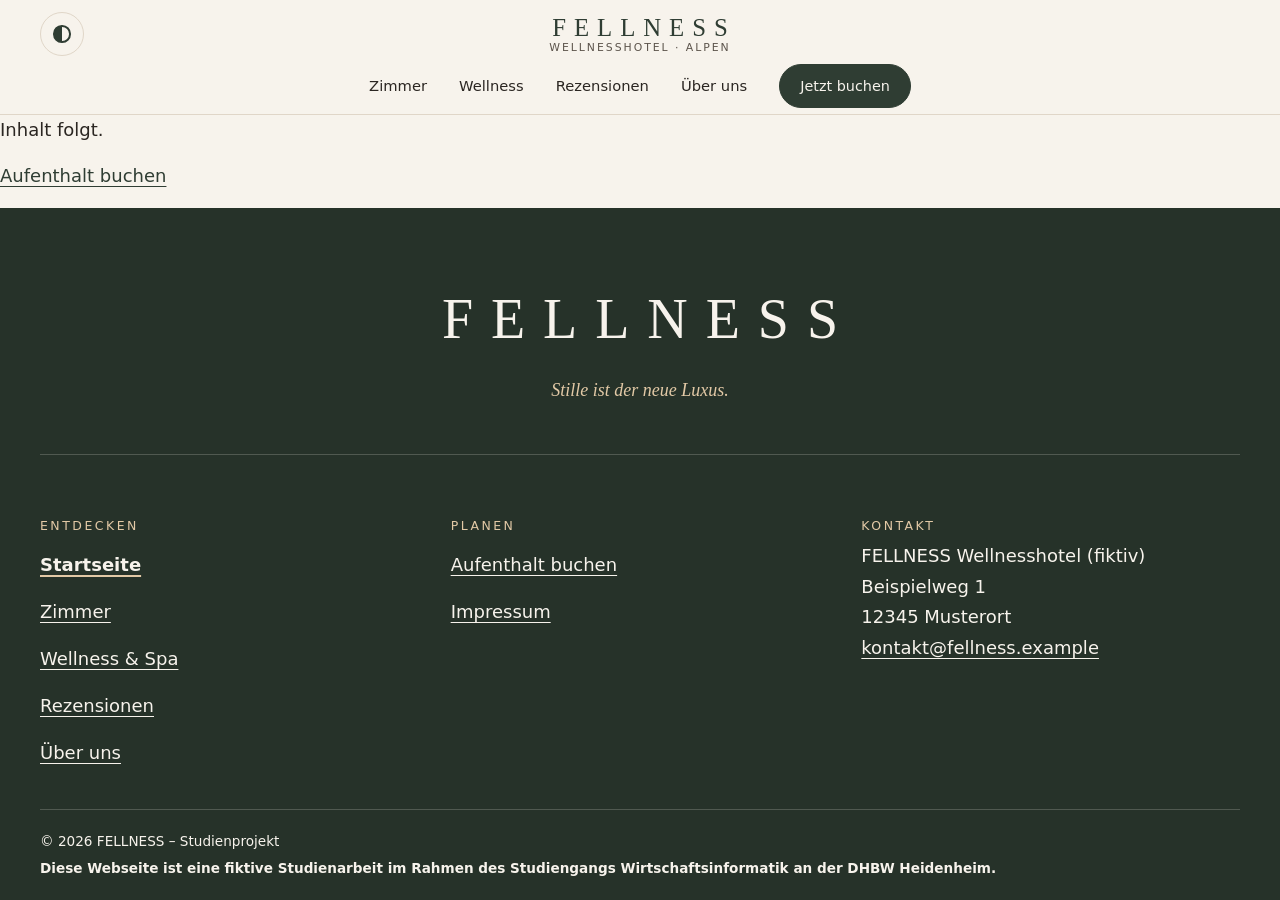
==== commit e87a7cee: "feat: Header und Footer für index, zimmer, zimmer-detail, buchung, danke" ====
--- a/index.html
+++ b/index.html
@@ -51,7 +51,7 @@
           <nav aria-labelledby="footer-entdecken">
             <h2 class="footer-title" id="footer-entdecken">Entdecken</h2>
             <ul>
-              <li><a href="index.html">Startseite</a></li>
+              <li><a href="index.html" aria-current="page">Startseite</a></li>
               <li><a href="zimmer.html">Zimmer</a></li>
               <li><a href="wellness.html">Wellness &amp; Spa</a></li>
               <li><a href="rezensionen.html">Rezensionen</a></li>
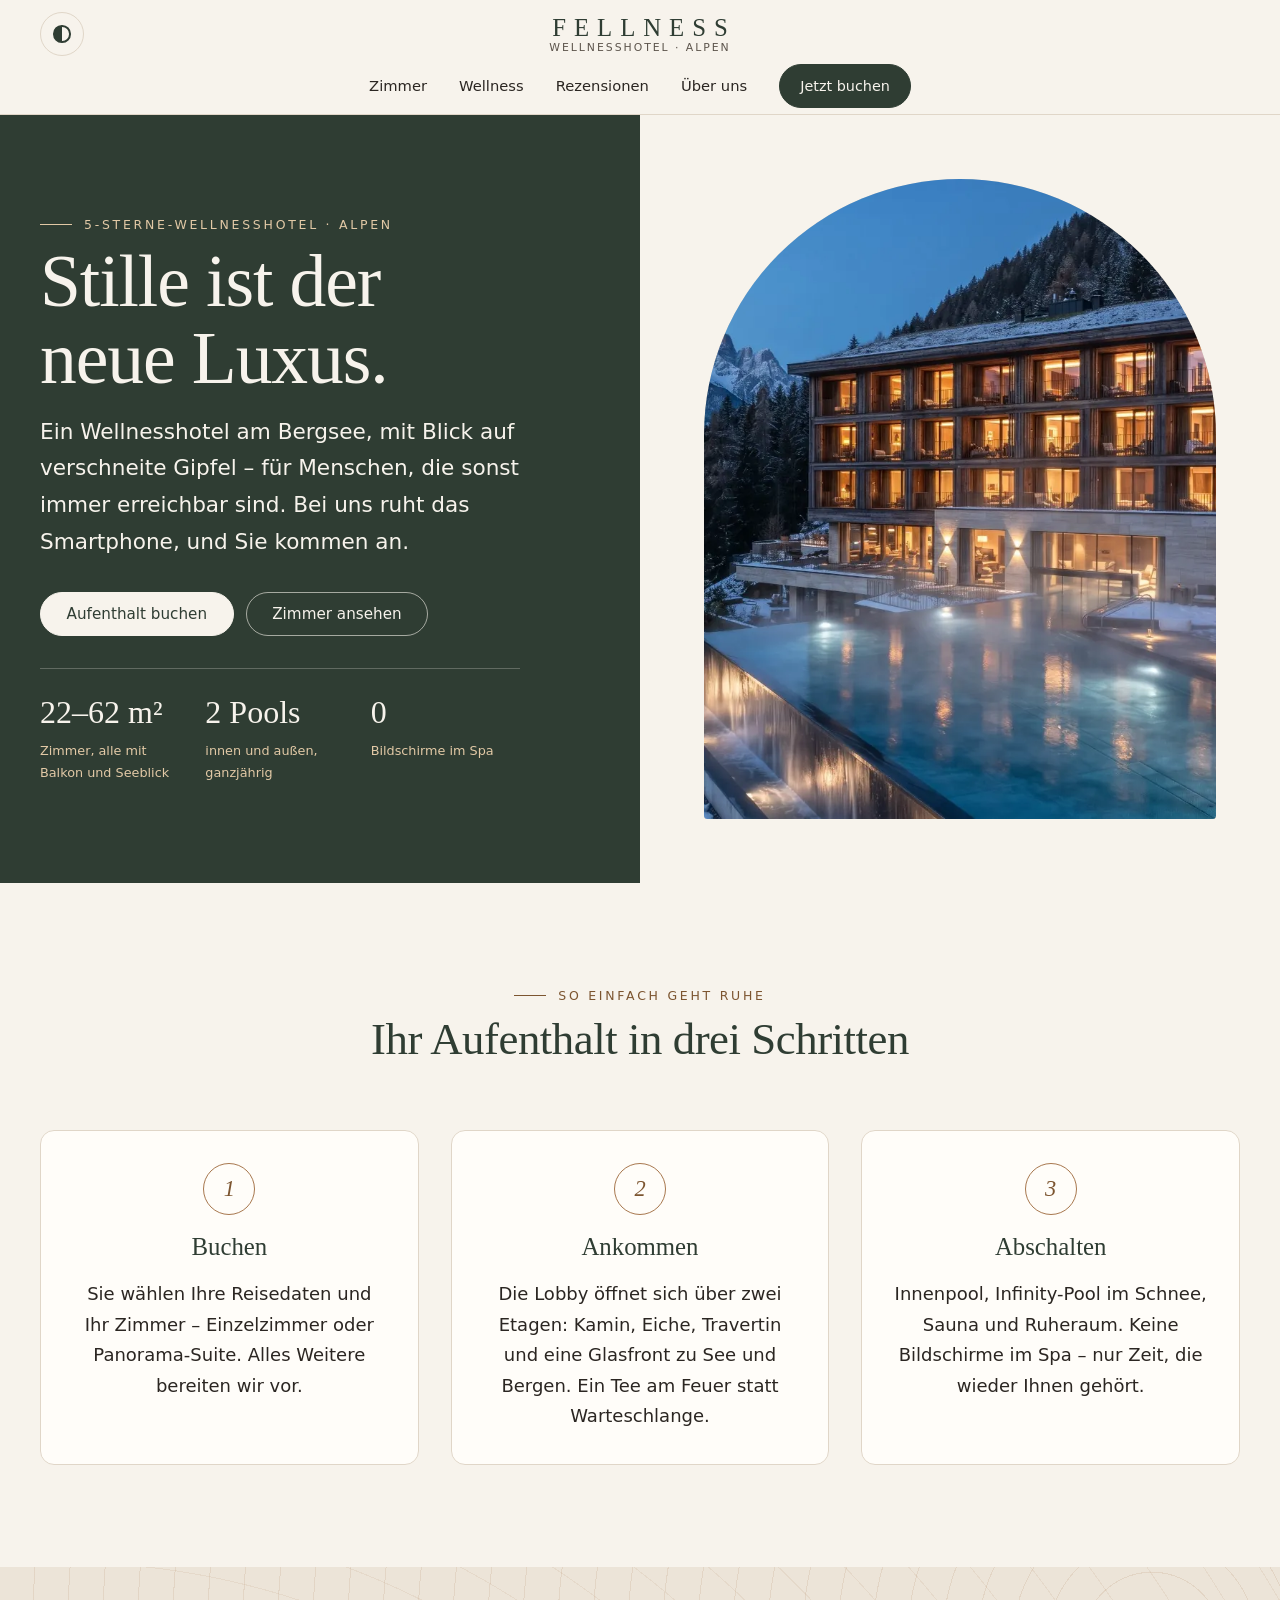
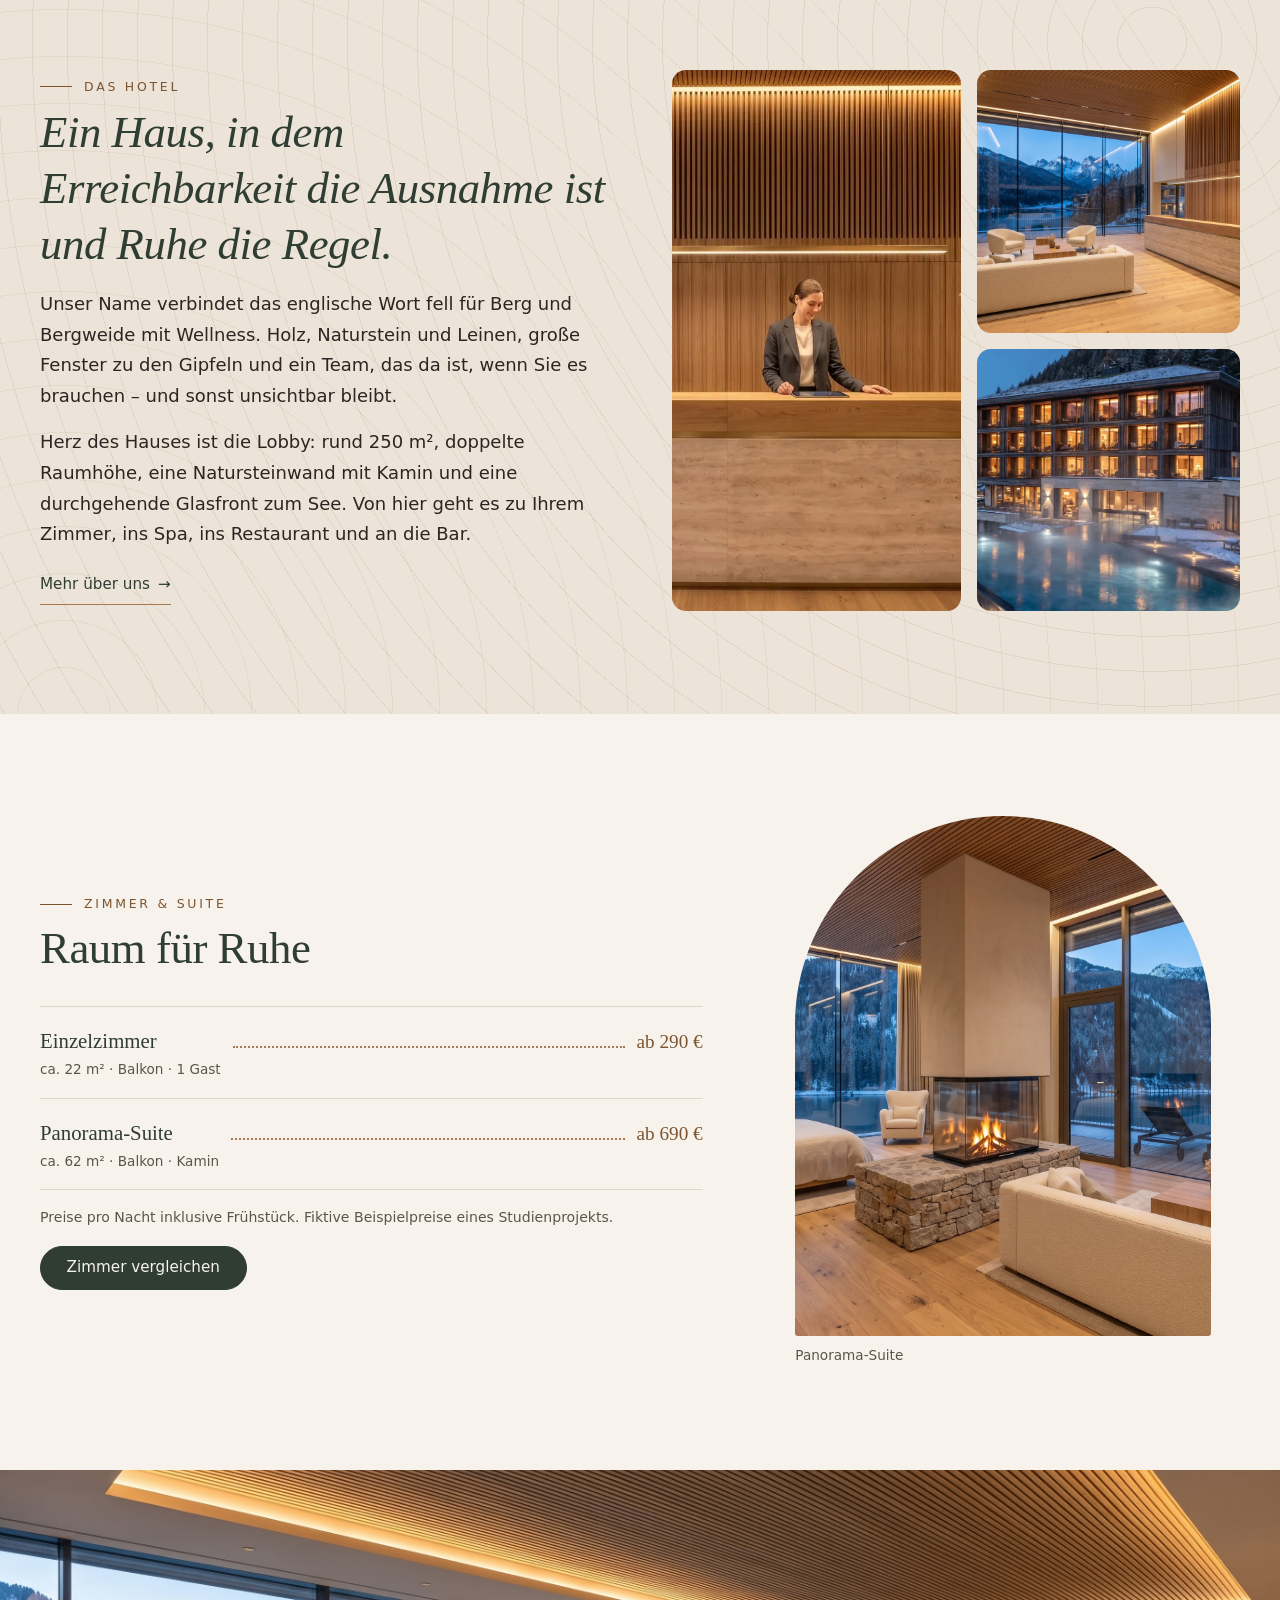
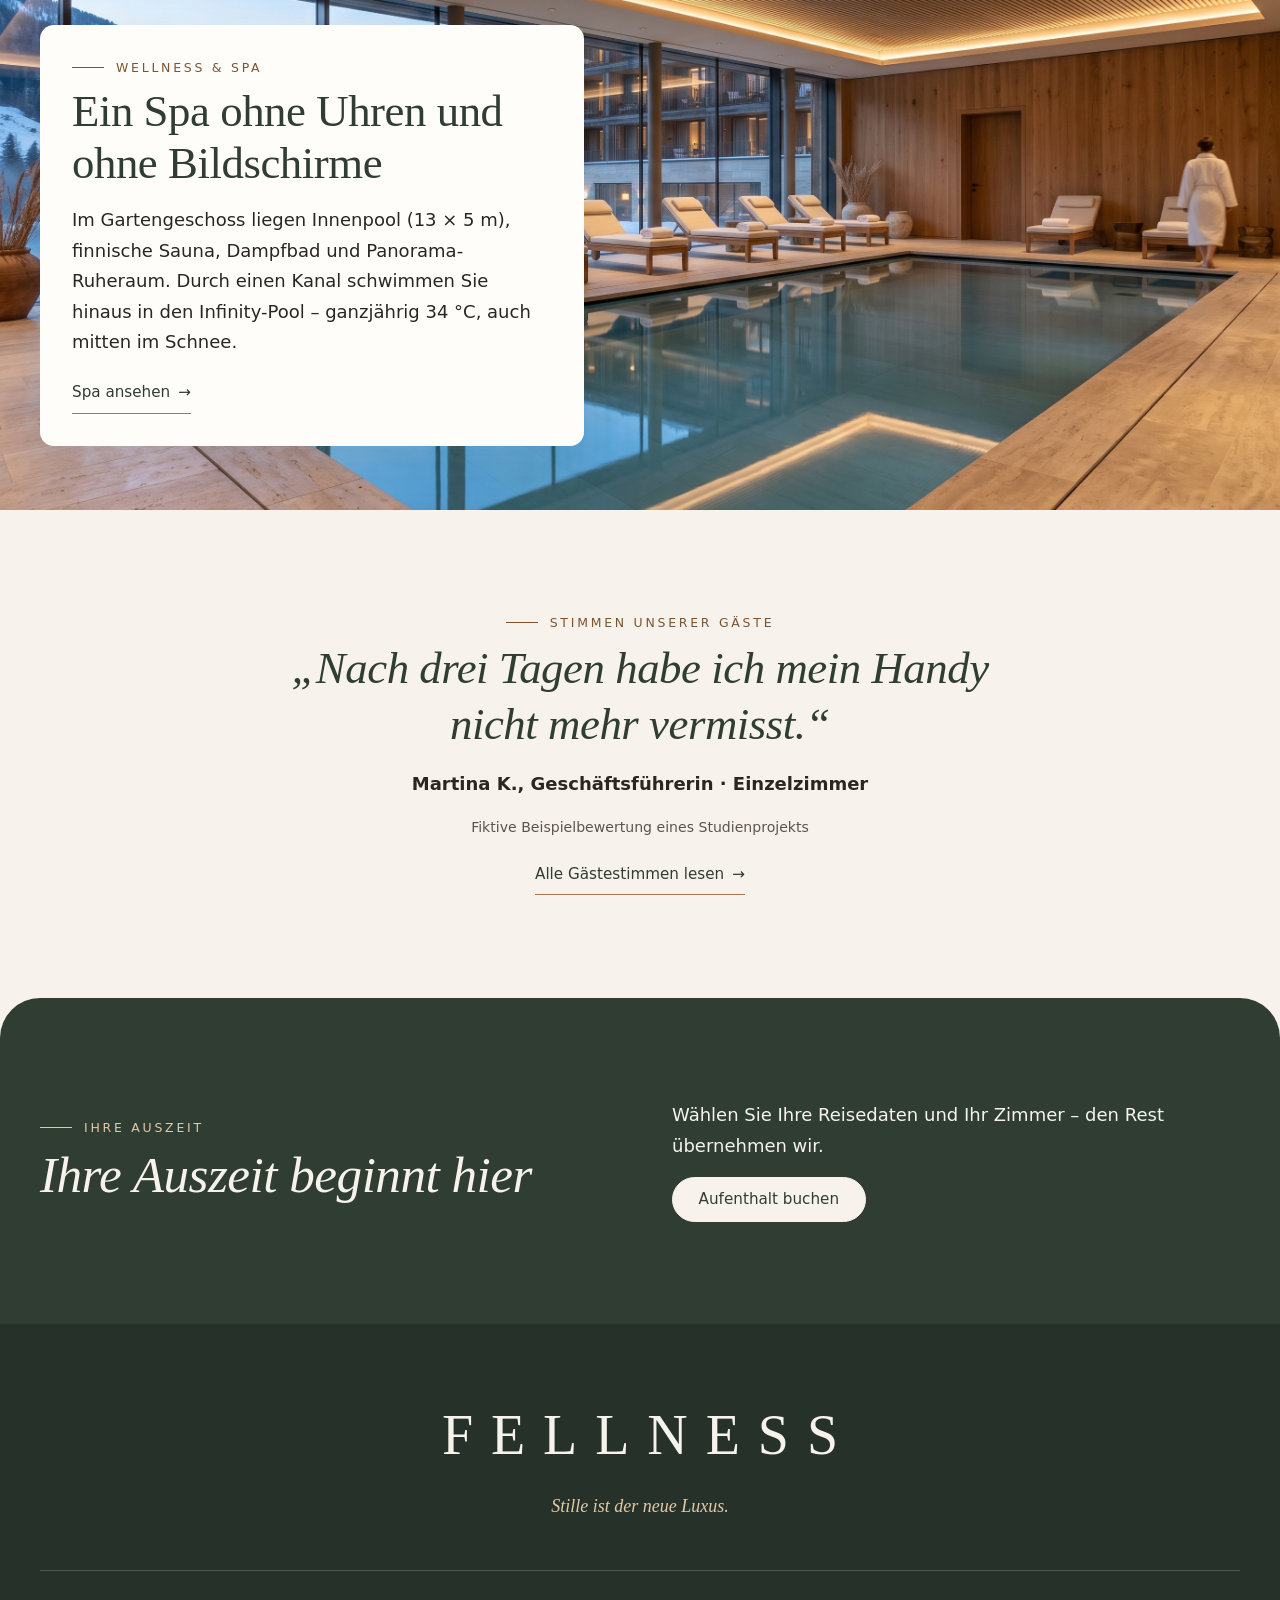
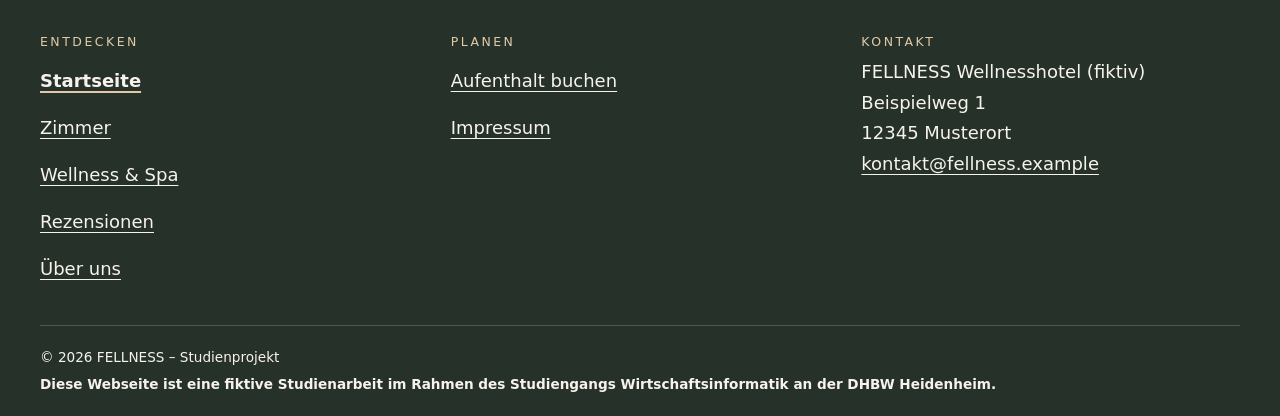
==== commit 1d38e6d8: "feat: Inhalt der Startseite und eigene Fotos" ====
--- a/index.html
+++ b/index.html
@@ -7,7 +7,8 @@
   <link rel="stylesheet" href="css/style.css">
 </head>
 <body>
-  <header>
+
+
 <!-- Dark Mode ohne JavaScript: Checkbox steht VOR .site-wrapper -->
   <input type="checkbox" id="darkmode-toggle" class="visually-hidden">
   <div class="site-wrapper">
@@ -35,13 +36,143 @@
       </div>
   </header>
 
-  <main id="main">
-    <p>Inhalt folgt.</p>
-    <p><a href="buchung.html">Aufenthalt buchen</a></p>
-  </main>
-
-  <footer>
-      <footer class="site-footer">
+    <main id="main">
+
+      <!-- Layout A: geteiltes Titelbild. Links Text auf Moos-Fläche, rechts Bild im Rundbogen. -->
+      <section class="hero-split" aria-labelledby="hero-titel">
+        <div class="hero-split__text">
+          <p class="eyebrow">5-Sterne-Wellnesshotel · Alpen</p>
+          <h1 id="hero-titel">Stille ist der neue Luxus.</h1>
+          <p class="lead">Ein Wellnesshotel am Bergsee, mit Blick auf verschneite Gipfel – für Menschen, die sonst immer erreichbar sind. Bei uns ruht das Smartphone, und Sie kommen an.</p>
+          <div class="btn-row">
+            <a class="btn btn--light" href="buchung.html">Aufenthalt buchen</a>
+            <a class="btn btn--ghost" href="zimmer.html">Zimmer ansehen</a>
+          </div>
+          <dl class="hero-split__facts">
+            <div><dt>Zimmer, alle mit Balkon und Seeblick</dt><dd>22–62 m²</dd></div>
+            <div><dt>innen und außen, ganzjährig</dt><dd>2 Pools</dd></div>
+            <div><dt>Bildschirme im Spa</dt><dd>0</dd></div>
+          </dl>
+        </div>
+        <div class="hero-split__media">
+          <img class="arch arch--hero" src="images/hero-alpen.webp" alt="Das FELLNESS in der Abenddämmerung: beleuchtetes Holzgebäude mit dampfendem Außenpool, daneben ein Bergsee, dahinter verschneite Gipfel" width="1340" height="893" fetchpriority="high">
+        </div>
+      </section>
+
+      <!-- Ablauf in drei Schritten -->
+      <section class="section" aria-labelledby="ablauf-titel">
+        <div class="container">
+          <div class="section-head text-center">
+            <p class="eyebrow">So einfach geht Ruhe</p>
+            <h2 id="ablauf-titel">Ihr Aufenthalt in drei Schritten</h2>
+          </div>
+          <ol class="steps">
+            <li class="step">
+              <h3>Buchen</h3>
+              <p>Sie wählen Ihre Reisedaten und Ihr Zimmer – Einzelzimmer oder Panorama-Suite. Alles Weitere bereiten wir vor.</p>
+            </li>
+            <li class="step">
+              <h3>Ankommen</h3>
+              <p>Die Lobby öffnet sich über zwei Etagen: Kamin, Eiche, Travertin und eine Glasfront zu See und Bergen. Ein Tee am Feuer statt Warteschlange.</p>
+            </li>
+            <li class="step">
+              <h3>Abschalten</h3>
+              <p>Innenpool, Infinity-Pool im Schnee, Sauna und Ruheraum. Keine Bildschirme im Spa – nur Zeit, die wieder Ihnen gehört.</p>
+            </li>
+          </ol>
+        </div>
+      </section>
+
+      <!-- Das Hotel: großer Satz mit drei versetzten Bildern -->
+      <section class="section section--surface section--pattern" aria-labelledby="konzept-titel">
+        <div class="container concept">
+          <div class="concept__text">
+            <p class="eyebrow">Das Hotel</p>
+            <h2 id="konzept-titel" class="statement">Ein Haus, in dem Erreichbarkeit die Ausnahme ist und Ruhe die Regel.</h2>
+            <p>Unser Name verbindet das englische Wort <span lang="en">fell</span> für Berg und Bergweide mit Wellness. Holz, Naturstein und Leinen, große Fenster zu den Gipfeln und ein Team, das da ist, wenn Sie es brauchen – und sonst unsichtbar bleibt.</p>
+            <p>Herz des Hauses ist die Lobby: rund 250 m², doppelte Raumhöhe, eine Natursteinwand mit Kamin und eine durchgehende Glasfront zum See. Von hier geht es zu Ihrem Zimmer, ins Spa, ins Restaurant und an die Bar.</p>
+            <a class="link-more" href="ueber-uns.html">Mehr über uns</a>
+          </div>
+          <div class="photo-trio">
+            <img class="arch photo-trio__a" src="images/empfang-portrait.webp" alt="Mitarbeiterin am Empfang aus Holz und Naturstein im warmen Abendlicht" width="640" height="800" loading="lazy">
+            <img class="photo-trio__b" src="images/lounge.webp" alt="Lounge mit Kaminwand aus Naturstein, hellen Sofas und Panoramafenster zu den Bergen" width="1200" height="800" loading="lazy">
+            <img class="photo-trio__c" src="images/hotel-aussen.webp" alt="Beleuchtetes Hotelgebäude aus Holz und Naturstein mit beheiztem Außenpool im Schnee" width="1040" height="693" loading="lazy">
+          </div>
+        </div>
+      </section>
+
+      <!-- Zimmer als Preiskarte -->
+      <section class="section" aria-labelledby="zimmer-titel">
+        <div class="container rate-card">
+          <div>
+            <p class="eyebrow">Zimmer &amp; Suite</p>
+            <h2 id="zimmer-titel">Raum für Ruhe</h2>
+            <ul class="rate-list">
+              <li>
+                <a class="rate-list__row" href="zimmer.html#einzelzimmer">
+                  <span class="rate-list__name">Einzelzimmer <span class="rate-list__meta">ca. 22 m² · Balkon · 1 Gast</span></span>
+                  <span class="rate-list__price">ab 290 €</span>
+                </a>
+              </li>
+              <li>
+                <a class="rate-list__row" href="zimmer-detail.html">
+                  <span class="rate-list__name">Panorama-Suite <span class="rate-list__meta">ca. 62 m² · Balkon · Kamin</span></span>
+                  <span class="rate-list__price">ab 690 €</span>
+                </a>
+              </li>
+            </ul>
+            <p class="note">Preise pro Nacht inklusive Frühstück. Fiktive Beispielpreise eines Studienprojekts.</p>
+            <a class="btn" href="zimmer.html">Zimmer vergleichen</a>
+          </div>
+          <figure class="rate-card__media">
+            <img class="arch" src="images/zimmer-panorama-suite.webp" alt="Panorama-Suite mit zweiseitigem Kamin zwischen Schlaf- und Wohnbereich und Balkon zum See" width="1200" height="800" loading="lazy">
+            <figcaption>Panorama-Suite</figcaption>
+          </figure>
+        </div>
+      </section>
+
+      <!-- Wellness als Bildbühne -->
+      <section class="stage" aria-labelledby="wellness-titel">
+        <img class="stage__img" src="images/wellness-innenpool.webp" alt="Innenpool mit Liegen aus Holz und Panoramafenster zu den verschneiten Bergen" width="1200" height="800" loading="lazy">
+        <div class="container">
+          <div class="stage__card">
+            <p class="eyebrow">Wellness &amp; Spa</p>
+            <h2 id="wellness-titel">Ein Spa ohne Uhren und ohne Bildschirme</h2>
+            <p>Im Gartengeschoss liegen Innenpool (13 × 5 m), finnische Sauna, Dampfbad und Panorama-Ruheraum. Durch einen Kanal schwimmen Sie hinaus in den Infinity-Pool – ganzjährig 34 °C, auch mitten im Schnee.</p>
+            <a class="link-more" href="wellness.html">Spa ansehen</a>
+          </div>
+        </div>
+      </section>
+
+      <!-- Gästestimme -->
+      <section class="section" aria-labelledby="stimmen-titel">
+        <div class="container container--narrow testimonial">
+          <p class="eyebrow">Stimmen unserer Gäste</p>
+          <h2 id="stimmen-titel" class="statement">„Nach drei Tagen habe ich mein Handy nicht mehr vermisst.“</h2>
+          <p class="testimonial__author">Martina K., Geschäftsführerin · Einzelzimmer</p>
+          <p class="note">Fiktive Beispielbewertung eines Studienprojekts</p>
+          <a class="link-more" href="rezensionen.html">Alle Gästestimmen lesen</a>
+        </div>
+      </section>
+
+      <!-- Abschluss-Band -->
+      <section class="section section--dark cta-band" aria-labelledby="cta-titel">
+        <div class="container cta-band__grid">
+          <div>
+            <p class="eyebrow">Ihre Auszeit</p>
+            <h2 id="cta-titel">Ihre Auszeit beginnt hier</h2>
+          </div>
+          <div>
+            <p>Wählen Sie Ihre Reisedaten und Ihr Zimmer – den Rest übernehmen wir.</p>
+            <div class="btn-row">
+              <a class="btn" href="buchung.html">Aufenthalt buchen</a>
+            </div>
+          </div>
+        </div>
+      </section>
+    </main>
+
+    <footer class="site-footer">
       <div class="container">
         <div class="footer-head">
           <p class="footer-brand">FELLNESS</p>
@@ -82,6 +213,5 @@
       </div>
     </footer>
   </div>
-  </footer>
 </body>
 </html>
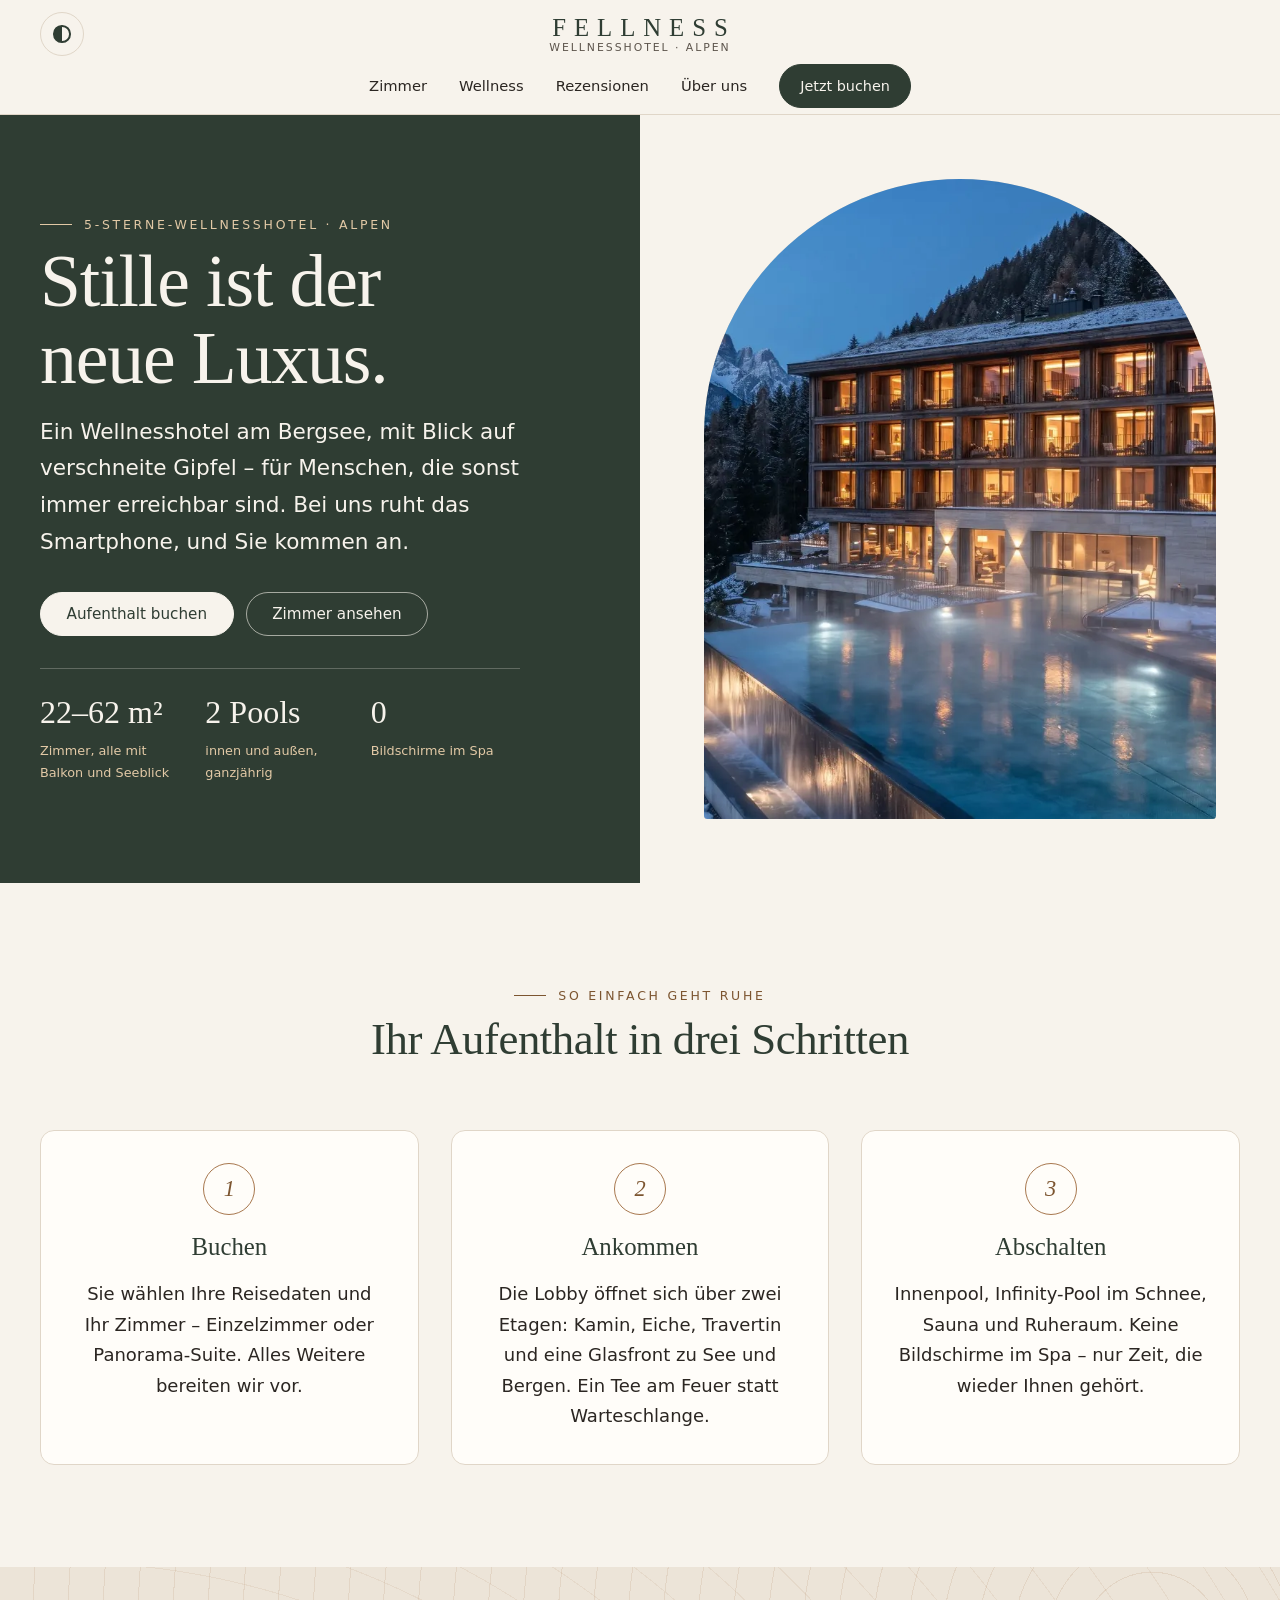
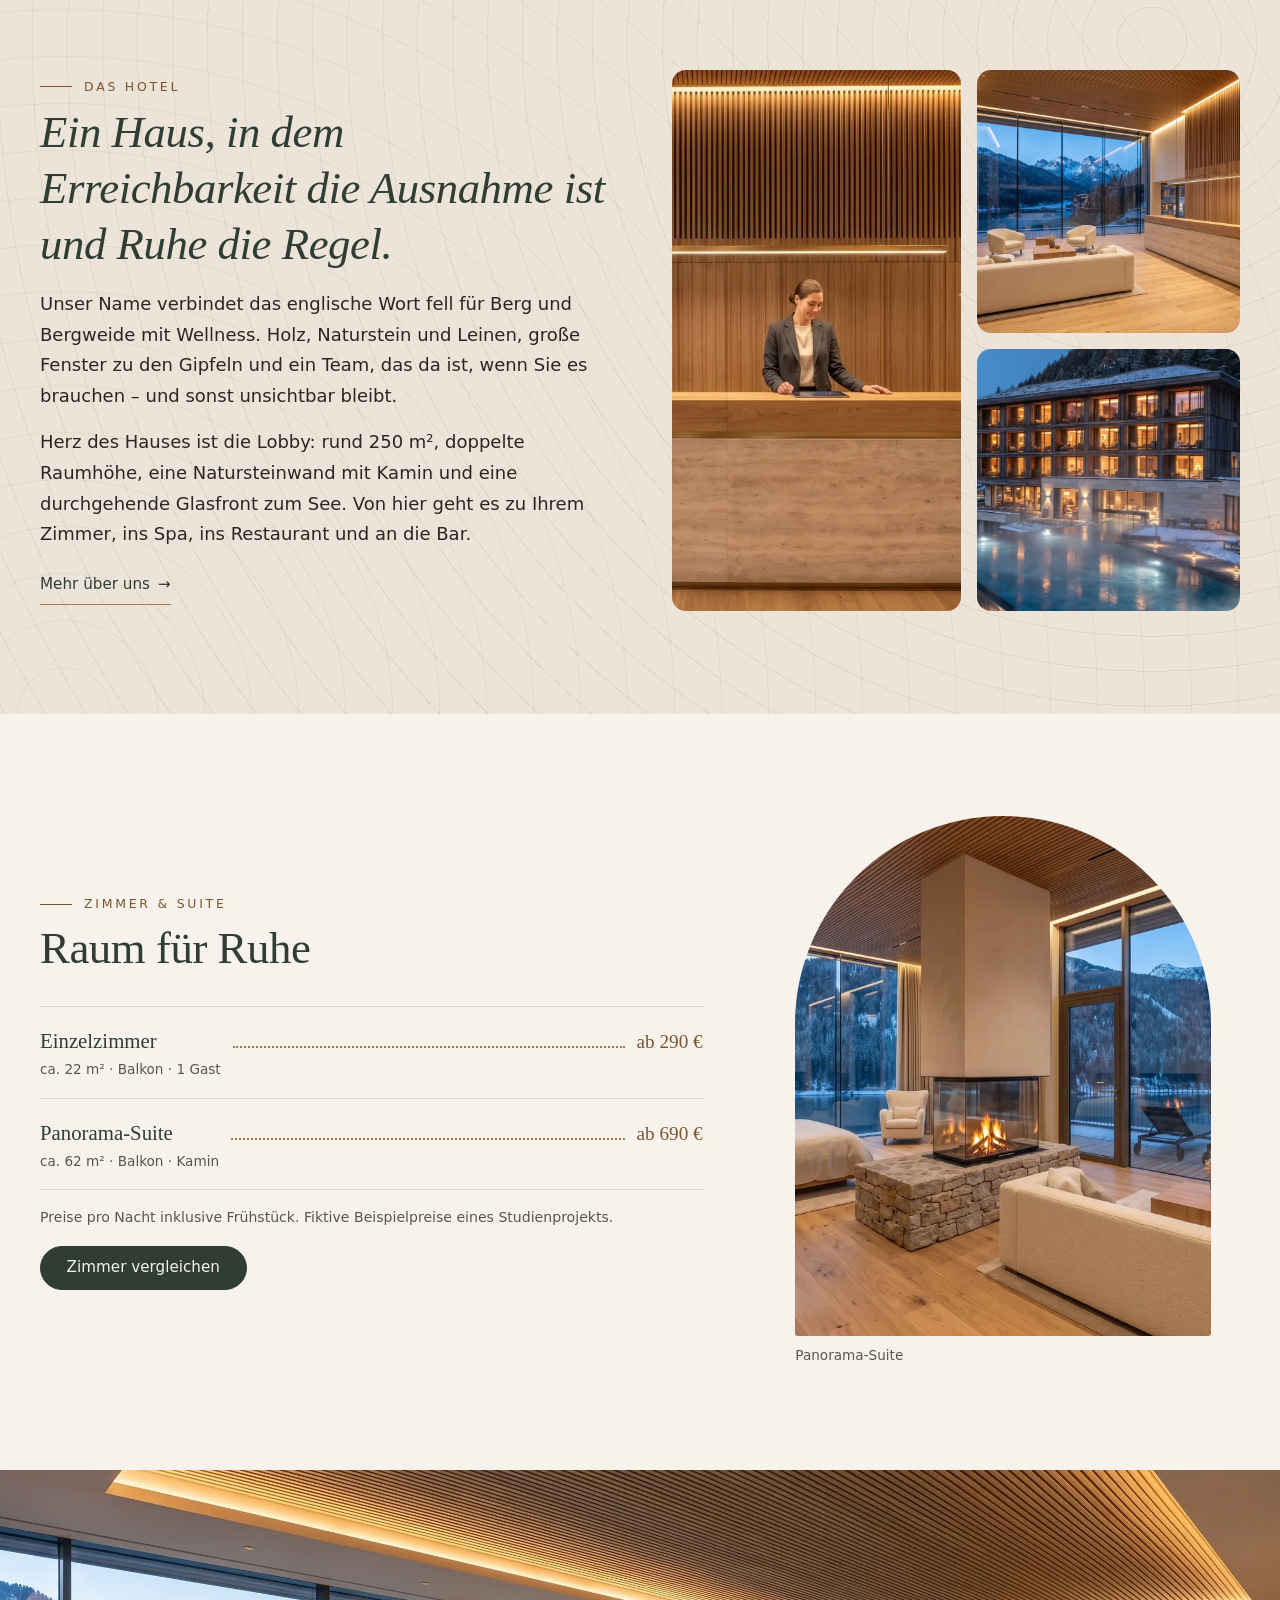
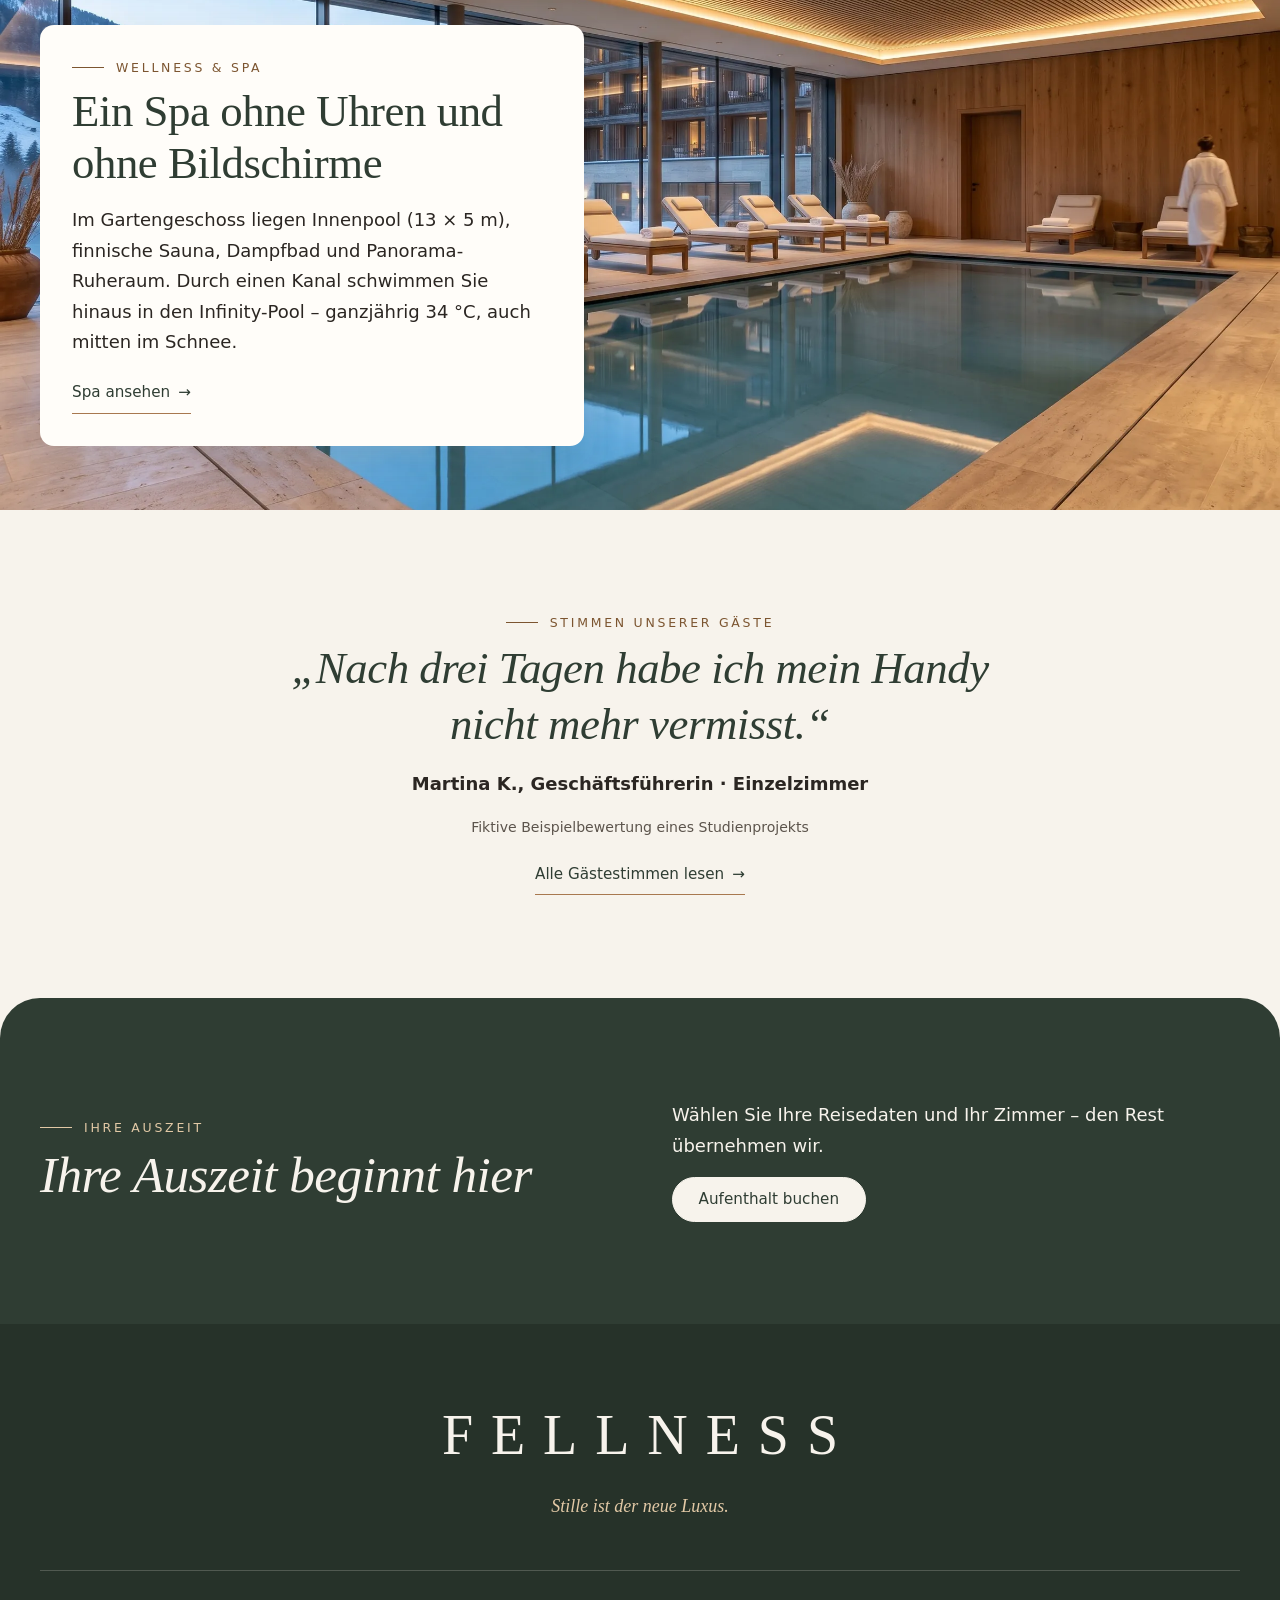
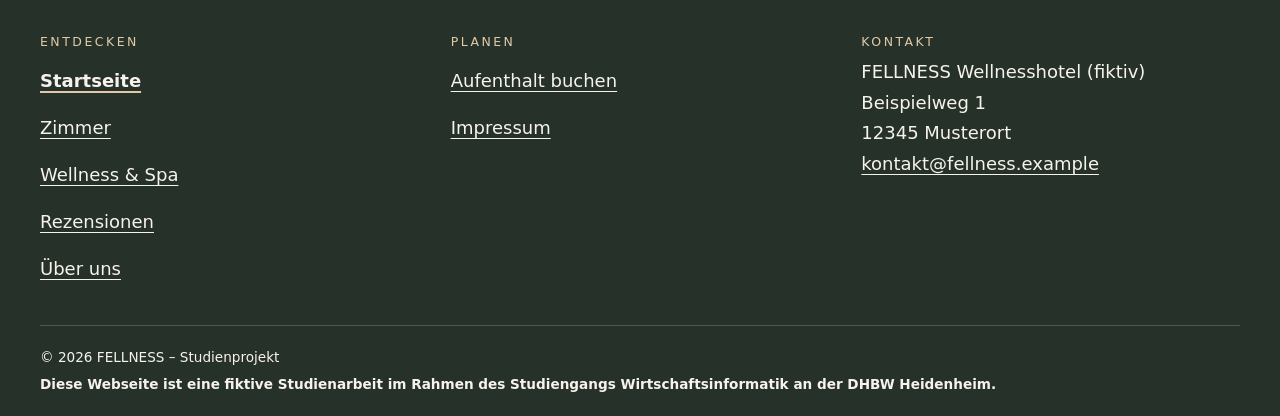
==== commit 7eb5d345: "fix: Fotos als WebP, breites Poolbild auf der Startseite" ====
--- a/index.html
+++ b/index.html
@@ -133,7 +133,7 @@
 
       <!-- Wellness als Bildbühne -->
       <section class="stage" aria-labelledby="wellness-titel">
-        <img class="stage__img" src="images/wellness-innenpool.webp" alt="Innenpool mit Liegen aus Holz und Panoramafenster zu den verschneiten Bergen" width="1200" height="800" loading="lazy">
+        <img class="stage__img" src="images/wellness-innenpool-breit.webp" alt="Innenpool mit Liegen aus Holz und Panoramafenster zu den verschneiten Bergen" width="2400" height="1340" loading="lazy">
         <div class="container">
           <div class="stage__card">
             <p class="eyebrow">Wellness &amp; Spa</p>
